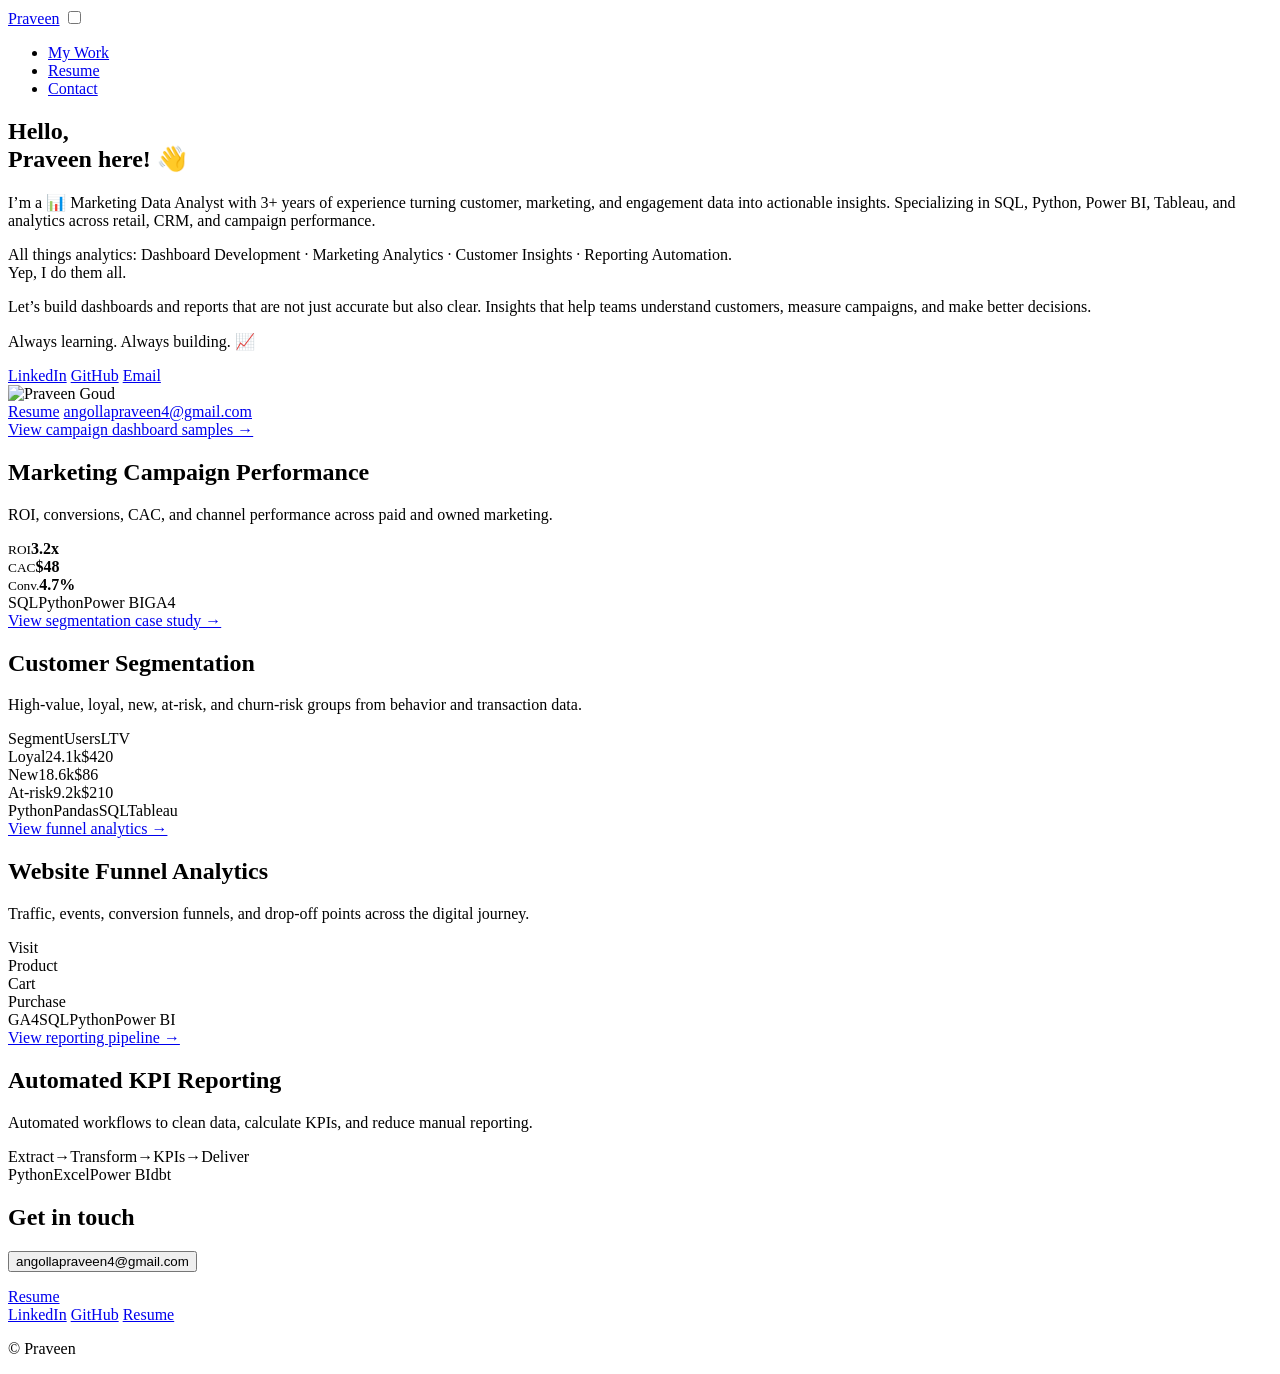
==== index.html @ bfd1b0b2 "Launch portfolio site for GitHub Pages deployment. Co-authored-by: Cursor <cursoragent@cursor.com>" ====
<!DOCTYPE html>
<html lang="en">
<head>
  <meta charset="UTF-8">
  <meta name="viewport" content="width=device-width, initial-scale=1.0">
  <meta name="description" content="Praveen Goud — Marketing Data Analyst. Dashboards, SQL, Python, Power BI, Tableau, and customer analytics.">
  <title>Praveen</title>
  <link rel="preconnect" href="https://fonts.googleapis.com">
  <link rel="preconnect" href="https://fonts.gstatic.com" crossorigin>
  <link href="https://fonts.googleapis.com/css2?family=Inter:wght@400;500;600;700&display=swap" rel="stylesheet">
  <link rel="stylesheet" href="style.css">
</head>
<body>

  <!-- Ambient background glow -->
  <div class="site-bg" aria-hidden="true"></div>

  <!-- NAV -->
  <header class="header" id="top">
    <nav class="header__inner container" aria-label="Main navigation">
      <a href="#top" class="header__name">Praveen</a>

      <input type="checkbox" id="nav-toggle" class="nav-toggle" aria-hidden="true">
      <label for="nav-toggle" class="nav-toggle-btn" aria-label="Open menu">
        <span></span><span></span><span></span>
      </label>

      <ul class="header__nav">
        <li><a href="#work">My Work</a></li>
        <li><a href="assets/resume.pdf" target="_blank" rel="noopener noreferrer">Resume</a></li>
        <li><a href="#contact">Contact</a></li>
      </ul>
    </nav>
  </header>

  <main>

    <!-- HERO -->
    <section class="hero" id="hero">
      <div class="hero__atmosphere" aria-hidden="true"></div>
      <div class="container hero__inner">
        <div class="hero__text reveal">
          <h1 class="hero__title">
            Hello,<br>
            Praveen here! <span class="wave" aria-hidden="true">👋</span>
          </h1>

          <p class="hero__lead">
            I’m a <span class="hero__emoji" aria-hidden="true">📊</span> Marketing Data Analyst with 3+ years of experience turning customer, marketing, and engagement data into actionable insights. Specializing in SQL, Python, Power BI, Tableau, and analytics across retail, CRM, and campaign performance.
          </p>

          <p class="hero__mid">
            All things analytics: Dashboard Development · Marketing Analytics · Customer Insights · Reporting Automation.<br>
            Yep, I do them all.
          </p>

          <p class="hero__close">
            Let’s build dashboards and reports that are not just accurate but also clear. Insights that help teams understand customers, measure campaigns, and make better decisions.
          </p>

          <p class="hero__signoff">Always learning. Always building. <span aria-hidden="true">📈</span></p>

          <div class="hero__social" aria-label="Social links">
            <a href="https://www.linkedin.com/in/angolla-praveengoud/" target="_blank" rel="noopener noreferrer">LinkedIn</a>
            <a href="https://github.com/pangolla" target="_blank" rel="noopener noreferrer">GitHub</a>
            <a href="mailto:angollapraveen4@gmail.com">Email</a>
          </div>
        </div>

        <div class="hero__photo reveal reveal--delay">
          <div class="hero__photo-frame">
            <img
              src="assets/profile.jpg"
              alt="Praveen Goud"
              width="440"
              height="520"
              onerror="this.classList.add('is-missing')"
            >
          </div>
        </div>
      </div>

      <div class="hero__pills container reveal">
        <a href="assets/resume.pdf" class="pill" target="_blank" rel="noopener noreferrer">Resume</a>
        <a href="mailto:angollapraveen4@gmail.com" class="pill">angollapraveen4@gmail.com</a>
      </div>
    </section>

    <!-- MY WORK -->
    <section class="work" id="work">
      <div class="container">

        <article class="project reveal">
          <a href="#" class="project__link-top">View campaign dashboard samples →</a>
          <h2 class="project__title">Marketing Campaign Performance</h2>
          <p class="project__desc">ROI, conversions, CAC, and channel performance across paid and owned marketing.</p>
          <div class="project__visual" aria-hidden="true">
            <div class="dash">
              <div class="dash__top"><span></span><span></span><span></span></div>
              <div class="dash__kpis">
                <div><small>ROI</small><strong>3.2x</strong></div>
                <div><small>CAC</small><strong>$48</strong></div>
                <div><small>Conv.</small><strong>4.7%</strong></div>
              </div>
              <div class="dash__bars">
                <span style="--h:55%"></span><span style="--h:80%"></span><span style="--h:42%"></span>
                <span style="--h:90%"></span><span style="--h:65%"></span><span style="--h:48%"></span>
                <span style="--h:78%"></span><span style="--h:60%"></span>
              </div>
            </div>
          </div>
          <div class="project__tags">
            <span>SQL</span><span>Python</span><span>Power BI</span><span>GA4</span>
          </div>
        </article>

        <article class="project reveal">
          <a href="#" class="project__link-top">View segmentation case study →</a>
          <h2 class="project__title">Customer Segmentation</h2>
          <p class="project__desc">High-value, loyal, new, at-risk, and churn-risk groups from behavior and transaction data.</p>
          <div class="project__visual" aria-hidden="true">
            <div class="dash dash--alt">
              <div class="dash__top"><span></span><span></span><span></span></div>
              <div class="dash__table">
                <div class="dash__row dash__row--head"><span>Segment</span><span>Users</span><span>LTV</span></div>
                <div class="dash__row"><span>Loyal</span><span>24.1k</span><span>$420</span></div>
                <div class="dash__row"><span>New</span><span>18.6k</span><span>$86</span></div>
                <div class="dash__row"><span>At-risk</span><span>9.2k</span><span>$210</span></div>
              </div>
            </div>
          </div>
          <div class="project__tags">
            <span>Python</span><span>Pandas</span><span>SQL</span><span>Tableau</span>
          </div>
        </article>

        <article class="project reveal">
          <a href="#" class="project__link-top">View funnel analytics →</a>
          <h2 class="project__title">Website Funnel Analytics</h2>
          <p class="project__desc">Traffic, events, conversion funnels, and drop-off points across the digital journey.</p>
          <div class="project__visual" aria-hidden="true">
            <div class="dash">
              <div class="dash__top"><span></span><span></span><span></span></div>
              <div class="dash__funnel">
                <div style="--w:100%">Visit</div>
                <div style="--w:72%">Product</div>
                <div style="--w:48%">Cart</div>
                <div style="--w:28%">Purchase</div>
              </div>
            </div>
          </div>
          <div class="project__tags">
            <span>GA4</span><span>SQL</span><span>Python</span><span>Power BI</span>
          </div>
        </article>

        <article class="project reveal">
          <a href="#" class="project__link-top">View reporting pipeline →</a>
          <h2 class="project__title">Automated KPI Reporting</h2>
          <p class="project__desc">Automated workflows to clean data, calculate KPIs, and reduce manual reporting.</p>
          <div class="project__visual" aria-hidden="true">
            <div class="dash dash--accent">
              <div class="dash__top"><span></span><span></span><span></span></div>
              <div class="dash__flow">
                <span>Extract</span><span>→</span><span>Transform</span><span>→</span><span>KPIs</span><span>→</span><span>Deliver</span>
              </div>
            </div>
          </div>
          <div class="project__tags">
            <span>Python</span><span>Excel</span><span>Power BI</span><span>dbt</span>
          </div>
        </article>

      </div>
    </section>

    <!-- CONTACT -->
    <section class="contact" id="contact">
      <div class="container contact__inner reveal">
        <h2 class="contact__title">Get in touch</h2>

        <button type="button" class="contact__email" id="copy-email" data-email="angollapraveen4@gmail.com">
          angollapraveen4@gmail.com
        </button>
        <p class="contact__toast" id="email-toast" role="status" aria-live="polite"></p>

        <a href="assets/resume.pdf" class="contact__resume" target="_blank" rel="noopener noreferrer">Resume</a>

        <div class="contact__social">
          <a href="https://www.linkedin.com/in/angolla-praveengoud/" target="_blank" rel="noopener noreferrer">LinkedIn</a>
          <a href="https://github.com/pangolla" target="_blank" rel="noopener noreferrer">GitHub</a>
          <a href="assets/resume.pdf" target="_blank" rel="noopener noreferrer">Resume</a>
        </div>
      </div>
    </section>

  </main>

  <footer class="footer">
    <div class="container">
      <p>&copy; <span id="year"></span> Praveen</p>
    </div>
  </footer>

  <script src="script.js"></script>
</body>
</html>
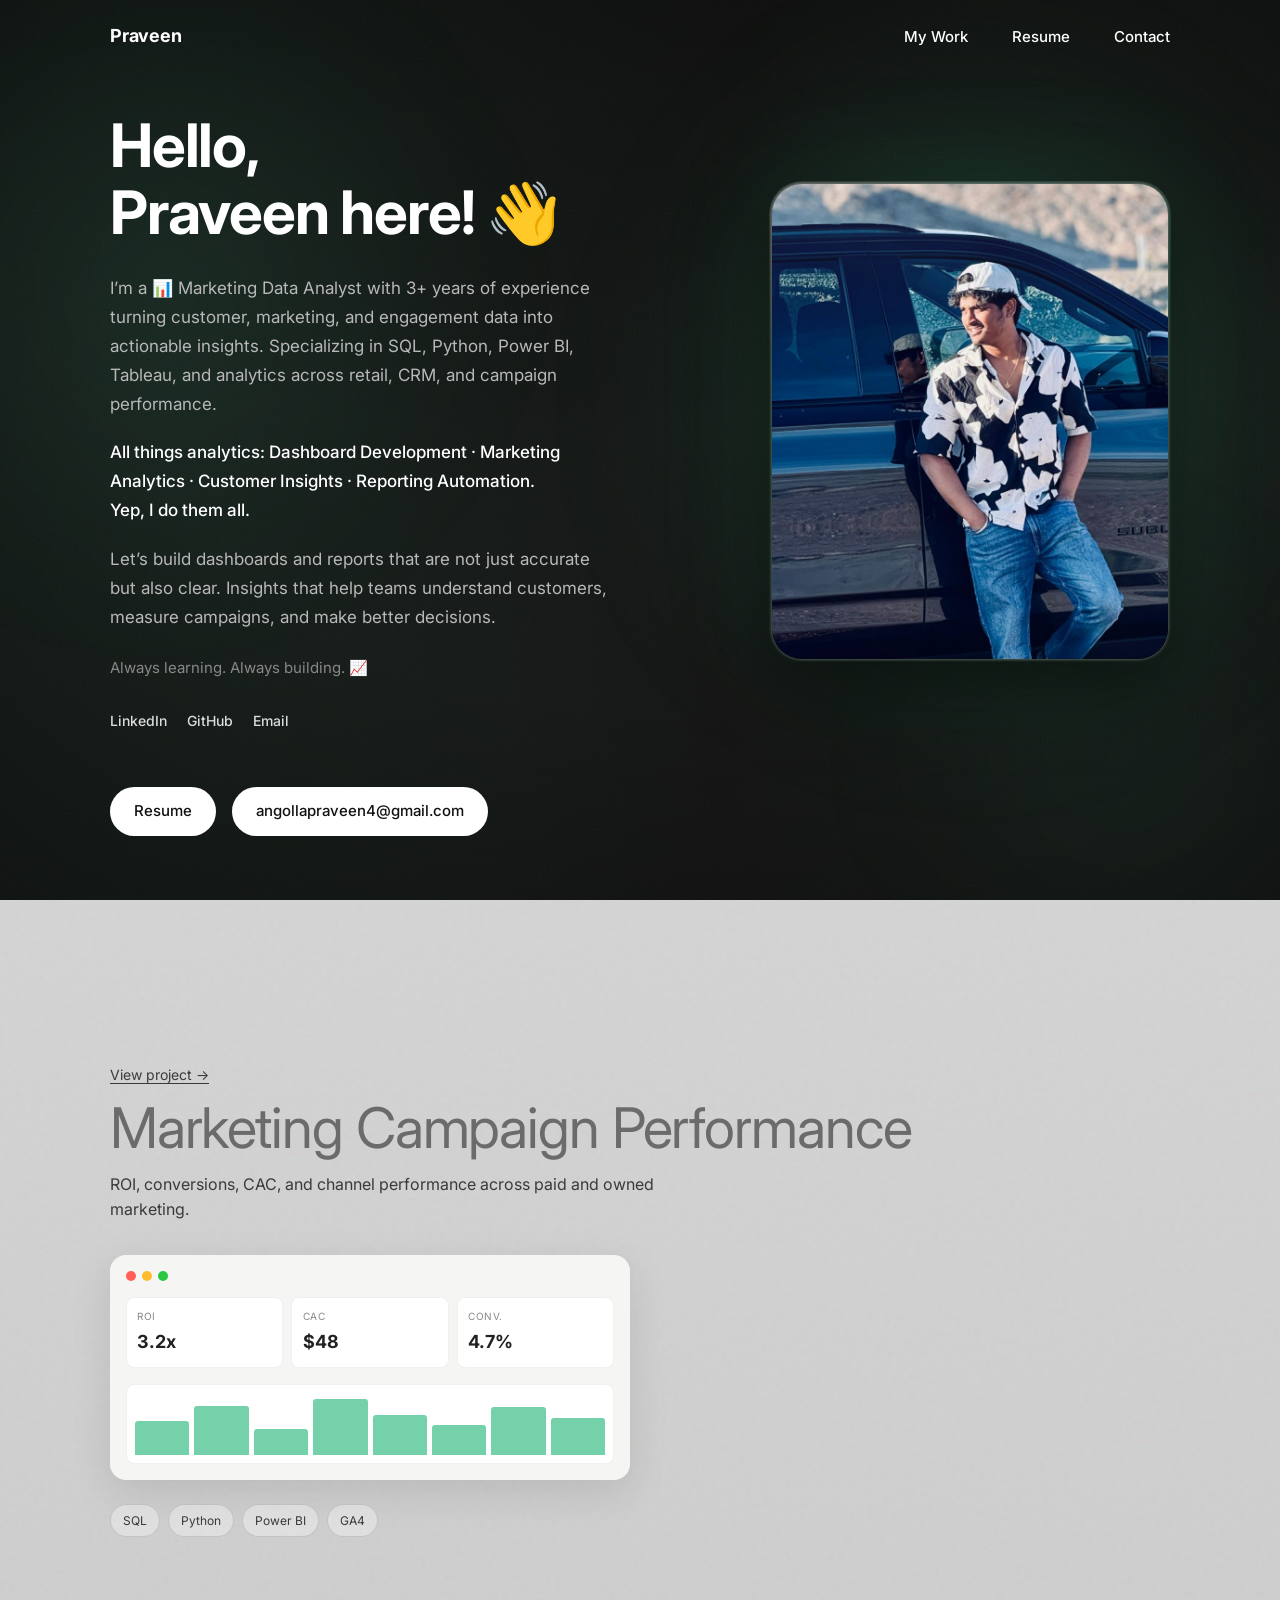
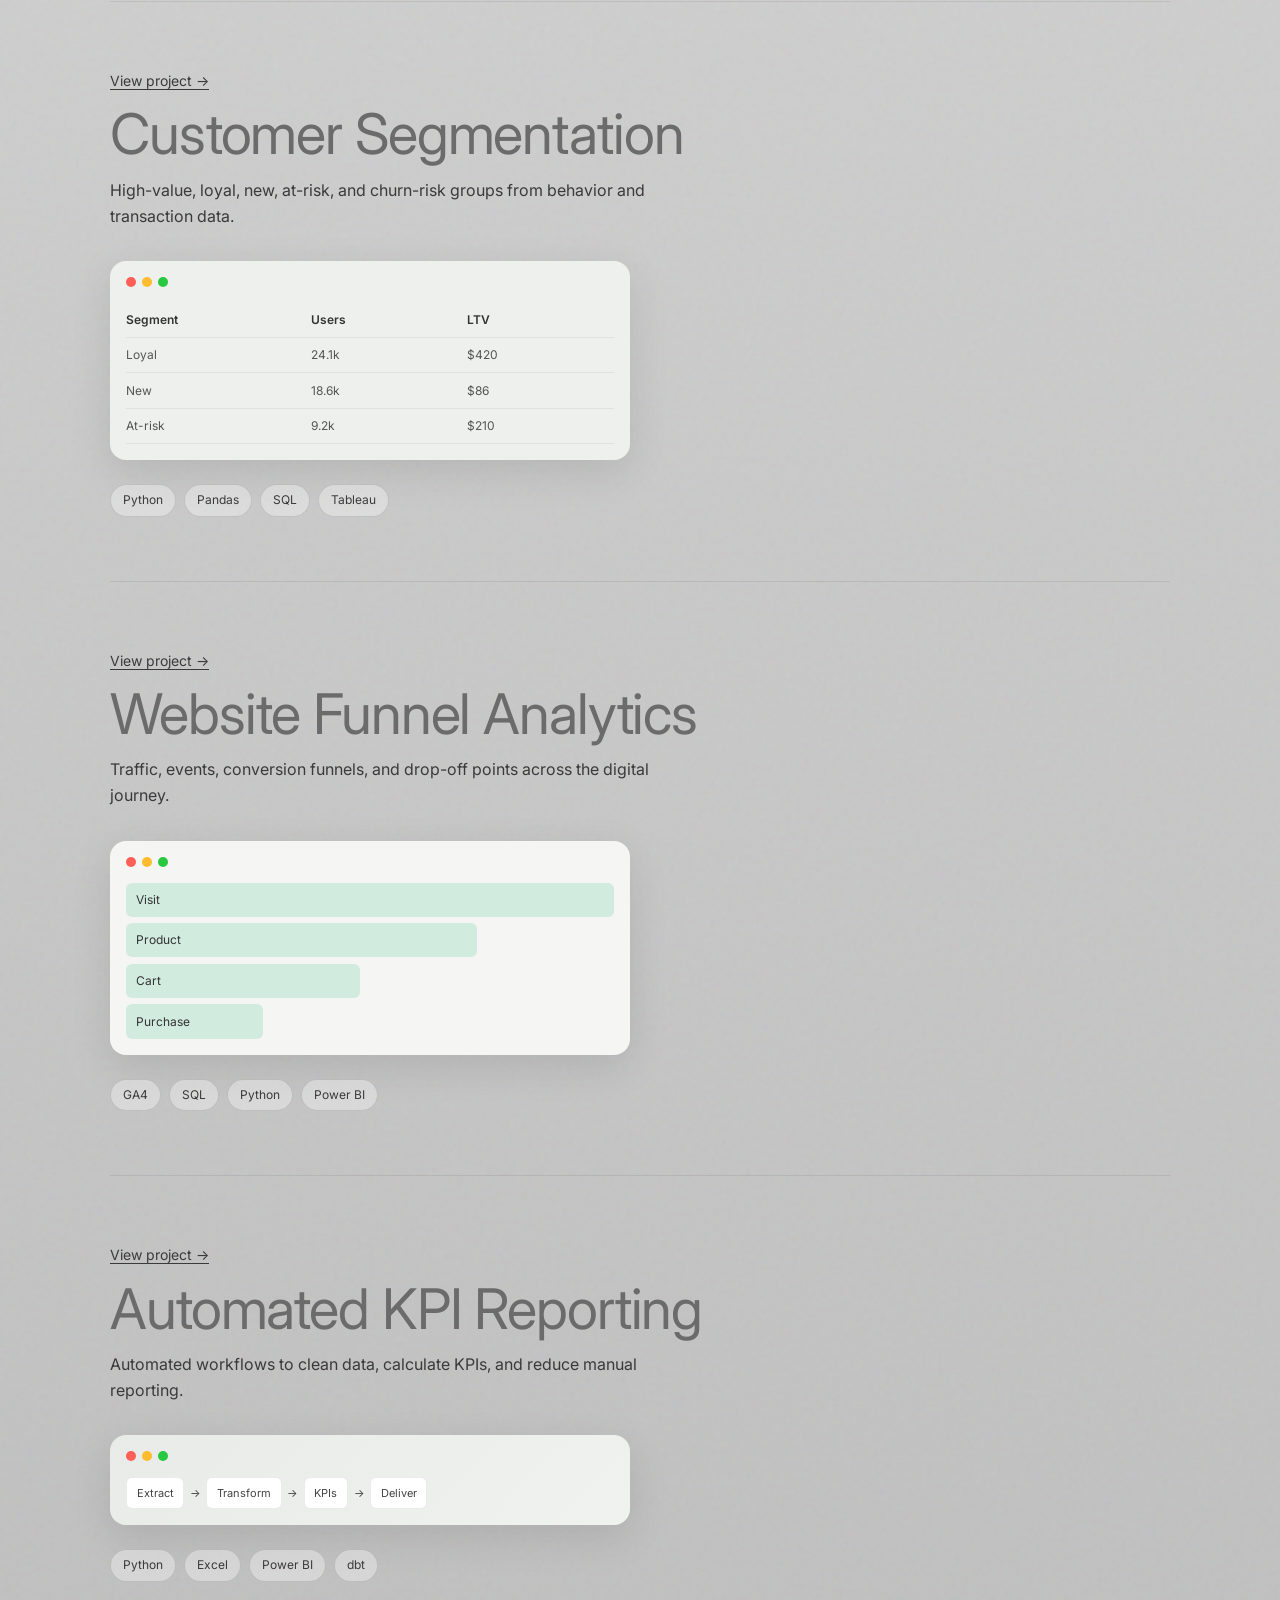
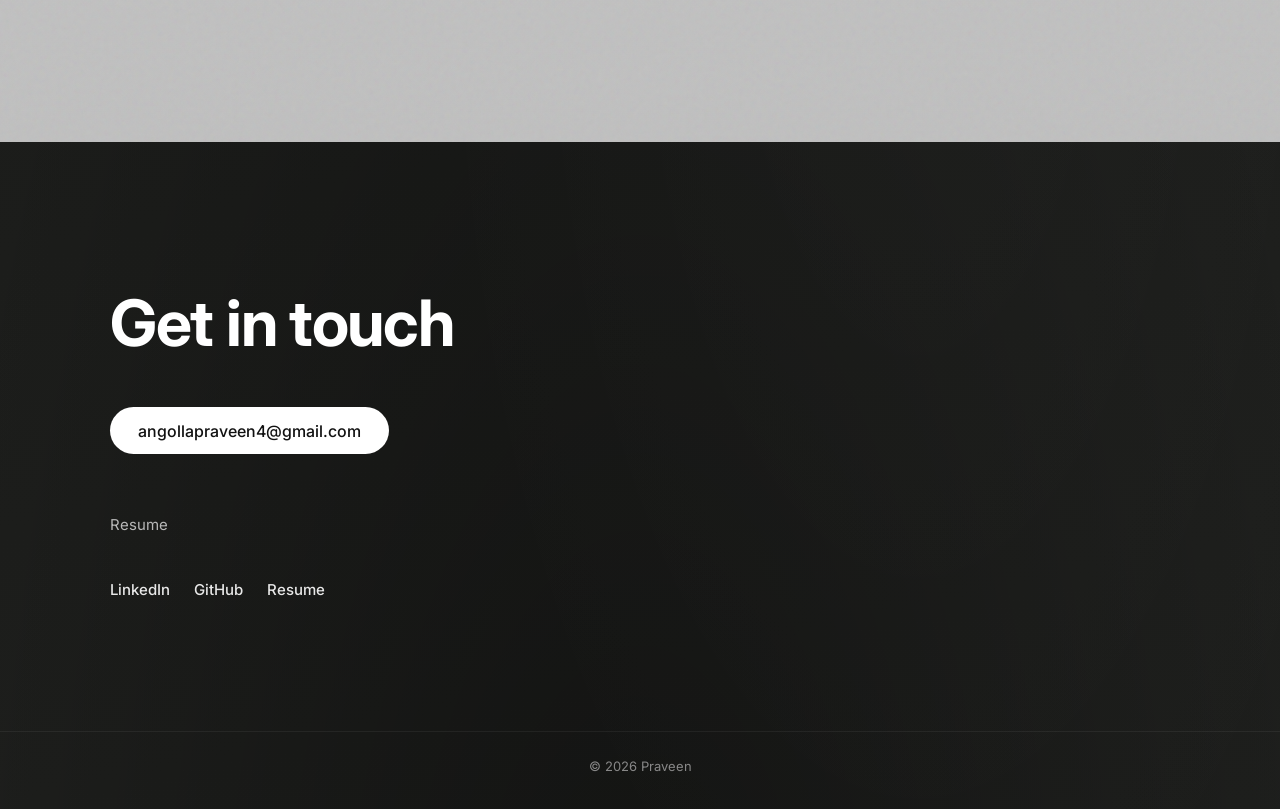
==== commit f745b41d: "Update project links to 'View project'" ====
--- a/index.html
+++ b/index.html
@@ -91,7 +91,7 @@
       <div class="container">
 
         <article class="project reveal">
-          <a href="#" class="project__link-top">View campaign dashboard samples →</a>
+         <a href="#" class="project__link-top">View project →</a>
           <h2 class="project__title">Marketing Campaign Performance</h2>
           <p class="project__desc">ROI, conversions, CAC, and channel performance across paid and owned marketing.</p>
           <div class="project__visual" aria-hidden="true">
@@ -115,7 +115,7 @@
         </article>
 
         <article class="project reveal">
-          <a href="#" class="project__link-top">View segmentation case study →</a>
+          <a href="#" class="project__link-top">View project →</a>
           <h2 class="project__title">Customer Segmentation</h2>
           <p class="project__desc">High-value, loyal, new, at-risk, and churn-risk groups from behavior and transaction data.</p>
           <div class="project__visual" aria-hidden="true">
@@ -135,7 +135,7 @@
         </article>
 
         <article class="project reveal">
-          <a href="#" class="project__link-top">View funnel analytics →</a>
+          <a href="#" class="project__link-top">View project →</a>
           <h2 class="project__title">Website Funnel Analytics</h2>
           <p class="project__desc">Traffic, events, conversion funnels, and drop-off points across the digital journey.</p>
           <div class="project__visual" aria-hidden="true">
@@ -155,7 +155,7 @@
         </article>
 
         <article class="project reveal">
-          <a href="#" class="project__link-top">View reporting pipeline →</a>
+        <a href="#" class="project__link-top">View project →</a>
           <h2 class="project__title">Automated KPI Reporting</h2>
           <p class="project__desc">Automated workflows to clean data, calculate KPIs, and reduce manual reporting.</p>
           <div class="project__visual" aria-hidden="true">
--- a/style.css
+++ b/style.css
@@ -0,0 +1,901 @@
+/* ============================================
+   Tokens
+   ============================================ */
+:root {
+  --bg-deep: #141514;
+  --bg-mid: #171817;
+  --bg-light: #20211f;
+  --bg-accent: #23241f;
+  --charcoal: #161716;
+  --charcoal-2: #181918;
+  --charcoal-3: #1b1c1a;
+  --white: #ffffff;
+  --gray-text: #b8b8b8;
+  --gray-muted: #888888;
+  --work-bg: #c9c9c9;
+  --work-bg-2: #d4d4d4;
+  --work-text: #3a3a3a;
+  --work-title: #6b6b6b;
+  --accent: #46c28e;
+  --glow-teal: rgba(70, 194, 142, 0.06);
+  --glow-teal-soft: rgba(70, 194, 142, 0.04);
+  --font: "Inter", -apple-system, BlinkMacSystemFont, "Segoe UI", sans-serif;
+  --container: 1140px;
+  --header-h: 72px;
+  --radius-photo: 32px;
+  --radius-pill: 999px;
+  --ease: 200ms ease-out;
+}
+
+
+/* ============================================
+   Base
+   ============================================ */
+*,
+*::before,
+*::after {
+  box-sizing: border-box;
+  margin: 0;
+  padding: 0;
+}
+
+html {
+  scroll-behavior: smooth;
+  scroll-padding-top: var(--header-h);
+}
+
+body {
+  font-family: var(--font);
+  font-size: 17px;
+  line-height: 1.65;
+  color: var(--white);
+  background-color: var(--bg-deep);
+  background-image:
+    radial-gradient(ellipse 90% 70% at 12% 8%, rgba(70, 194, 142, 0.07), transparent 52%),
+    radial-gradient(ellipse 70% 55% at 88% 12%, rgba(70, 194, 142, 0.04), transparent 48%),
+    radial-gradient(ellipse 80% 60% at 72% 78%, rgba(255, 255, 255, 0.025), transparent 50%),
+    radial-gradient(ellipse 100% 90% at 50% 110%, rgba(0, 0, 0, 0.42), transparent 58%),
+    linear-gradient(168deg, #121312 0%, #161716 32%, #1a1b19 68%, #1f201e 100%);
+  -webkit-font-smoothing: antialiased;
+  overflow-x: hidden;
+}
+
+/* Scattered micro-dots — irregular, not a grid */
+body::before {
+  content: "";
+  position: fixed;
+  inset: 0;
+  z-index: -3;
+  pointer-events: none;
+  opacity: 0.32;
+  background-image: url("data:image/svg+xml,%3Csvg xmlns='http://www.w3.org/2000/svg' width='520' height='520' viewBox='0 0 520 520'%3E%3Ccircle cx='42' cy='68' r='0.65' fill='%23ffffff' fill-opacity='0.09'/%3E%3Ccircle cx='118' cy='34' r='0.5' fill='%23ffffff' fill-opacity='0.06'/%3E%3Ccircle cx='210' cy='142' r='0.55' fill='%23ffffff' fill-opacity='0.07'/%3E%3Ccircle cx='312' cy='92' r='0.6' fill='%23ffffff' fill-opacity='0.08'/%3E%3Ccircle cx='468' cy='48' r='0.45' fill='%23ffffff' fill-opacity='0.05'/%3E%3Ccircle cx='88' cy='178' r='0.5' fill='%23ffffff' fill-opacity='0.06'/%3E%3Ccircle cx='256' cy='156' r='0.7' fill='%23ffffff' fill-opacity='0.09'/%3E%3Ccircle cx='392' cy='198' r='0.55' fill='%23ffffff' fill-opacity='0.07'/%3E%3Ccircle cx='164' cy='268' r='0.5' fill='%23ffffff' fill-opacity='0.05'/%3E%3Ccircle cx='348' cy='284' r='0.6' fill='%23ffffff' fill-opacity='0.08'/%3E%3Ccircle cx='478' cy='312' r='0.5' fill='%23ffffff' fill-opacity='0.06'/%3E%3Ccircle cx='56' cy='356' r='0.55' fill='%23ffffff' fill-opacity='0.07'/%3E%3Ccircle cx='198' cy='388' r='0.45' fill='%23ffffff' fill-opacity='0.05'/%3E%3Ccircle cx='302' cy='412' r='0.65' fill='%23ffffff' fill-opacity='0.08'/%3E%3Ccircle cx='428' cy='436' r='0.5' fill='%23ffffff' fill-opacity='0.06'/%3E%3Ccircle cx='142' cy='468' r='0.55' fill='%23ffffff' fill-opacity='0.07'/%3E%3Ccircle cx='372' cy='488' r='0.5' fill='%23ffffff' fill-opacity='0.05'/%3E%3C/svg%3E");
+  background-size: 520px 520px;
+  background-position: 0 0;
+  -webkit-mask-image: radial-gradient(ellipse 85% 75% at 50% 42%, black 20%, transparent 78%);
+  mask-image: radial-gradient(ellipse 85% 75% at 50% 42%, black 20%, transparent 78%);
+}
+
+/* Vignette + film grain */
+body::after {
+  content: "";
+  position: fixed;
+  inset: 0;
+  z-index: -2;
+  pointer-events: none;
+  background:
+    url("data:image/svg+xml,%3Csvg viewBox='0 0 512 512' xmlns='http://www.w3.org/2000/svg'%3E%3Cfilter id='n'%3E%3CfeTurbulence type='fractalNoise' baseFrequency='0.75' numOctaves='3' stitchTiles='stitch'/%3E%3C/filter%3E%3Crect width='100%25' height='100%25' filter='url(%23n)' opacity='0.028'/%3E%3C/svg%3E"),
+    radial-gradient(ellipse 88% 78% at 50% 44%, transparent 42%, rgba(0, 0, 0, 0.38) 100%),
+    radial-gradient(ellipse 120% 100% at 50% 0%, rgba(0, 0, 0, 0.18), transparent 55%);
+}
+
+img {
+  display: block;
+  max-width: 100%;
+  height: auto;
+}
+
+a {
+  color: inherit;
+  text-decoration: none;
+}
+
+button {
+  font-family: inherit;
+  cursor: pointer;
+  border: none;
+  background: none;
+}
+
+ul {
+  list-style: none;
+}
+
+:focus-visible {
+  outline: 2px solid var(--accent);
+  outline-offset: 3px;
+}
+
+.container {
+  width: 100%;
+  max-width: var(--container);
+  margin-inline: auto;
+  padding-inline: clamp(1.25rem, 4vw, 2.5rem);
+}
+
+
+/* ============================================
+   Ambient glow layer (no grid lines)
+   ============================================ */
+.site-bg {
+  position: fixed;
+  inset: 0;
+  z-index: -1;
+  pointer-events: none;
+  overflow: hidden;
+  background: transparent;
+}
+
+.site-bg::before {
+  content: "";
+  position: absolute;
+  width: 640px;
+  height: 640px;
+  top: -4%;
+  left: -12%;
+  border-radius: 50%;
+  background: radial-gradient(circle, rgba(70, 194, 142, 0.09) 0%, rgba(70, 194, 142, 0.03) 42%, transparent 72%);
+  filter: blur(80px);
+}
+
+.site-bg::after {
+  content: "";
+  position: absolute;
+  width: 520px;
+  height: 520px;
+  top: 55%;
+  right: -8%;
+  border-radius: 50%;
+  background: radial-gradient(circle, rgba(70, 194, 142, 0.05) 0%, transparent 68%);
+  filter: blur(72px);
+}
+
+
+/* ============================================
+   Hero atmosphere
+   ============================================ */
+.hero__atmosphere {
+  position: absolute;
+  inset: 0;
+  pointer-events: none;
+  z-index: 0;
+  overflow: hidden;
+}
+
+.hero__atmosphere::before {
+  content: "";
+  position: absolute;
+  width: 480px;
+  height: 480px;
+  top: 14%;
+  right: 4%;
+  border-radius: 50%;
+  background: radial-gradient(circle, rgba(70, 194, 142, 0.11) 0%, rgba(70, 194, 142, 0.03) 45%, transparent 72%);
+  filter: blur(72px);
+}
+
+.hero__atmosphere::after {
+  content: "";
+  position: absolute;
+  width: 280px;
+  height: 280px;
+  top: 28%;
+  right: 18%;
+  border-radius: 50%;
+  background: radial-gradient(circle, rgba(255, 255, 255, 0.035) 0%, transparent 70%);
+  filter: blur(48px);
+}
+
+
+/* ============================================
+   Scroll reveal
+   ============================================ */
+.reveal {
+  opacity: 0;
+  transform: translateY(16px);
+  transition: opacity 0.7s ease-out, transform 0.7s ease-out;
+}
+
+.reveal.is-visible {
+  opacity: 1;
+  transform: translateY(0);
+}
+
+.reveal--delay {
+  transition-delay: 0.15s;
+}
+
+
+/* ============================================
+   Header
+   ============================================ */
+.header {
+  position: fixed;
+  top: 0;
+  left: 0;
+  right: 0;
+  z-index: 100;
+  height: var(--header-h);
+}
+
+.header__inner {
+  display: flex;
+  align-items: center;
+  justify-content: space-between;
+  height: 100%;
+}
+
+.header__name {
+  font-size: 1.125rem;
+  font-weight: 700;
+  color: var(--white);
+  letter-spacing: -0.01em;
+}
+
+.header__nav {
+  display: flex;
+  gap: clamp(1.5rem, 4vw, 2.75rem);
+}
+
+.header__nav a {
+  font-size: 0.9375rem;
+  font-weight: 500;
+  color: var(--white);
+  transition: opacity var(--ease);
+}
+
+.header__nav a:hover {
+  opacity: 0.7;
+}
+
+.nav-toggle {
+  display: none;
+}
+
+.nav-toggle-btn {
+  display: none;
+}
+
+
+/* ============================================
+   Hero
+   ============================================ */
+.hero {
+  position: relative;
+  z-index: 1;
+  min-height: 100svh;
+  padding-top: calc(var(--header-h) + 2rem);
+  padding-bottom: 3rem;
+  display: flex;
+  flex-direction: column;
+  overflow: hidden;
+}
+
+.hero__inner {
+  position: relative;
+  z-index: 1;
+  display: grid;
+  grid-template-columns: 1fr 1fr;
+  gap: clamp(2rem, 5vw, 4rem);
+  align-items: center;
+  flex: 1;
+}
+
+.hero__title {
+  font-size: clamp(2.25rem, 5.5vw, 3.75rem);
+  font-weight: 700;
+  line-height: 1.12;
+  letter-spacing: -0.02em;
+  margin-bottom: 1.75rem;
+}
+
+.wave {
+  display: inline-block;
+  transform-origin: 70% 70%;
+  animation: wave-hand 2.5s ease-in-out infinite;
+}
+
+@keyframes wave-hand {
+  0%, 100% { transform: rotate(0deg); }
+  20% { transform: rotate(16deg); }
+  40% { transform: rotate(-8deg); }
+  60% { transform: rotate(12deg); }
+  80% { transform: rotate(0deg); }
+}
+
+.hero__lead,
+.hero__mid,
+.hero__close {
+  color: var(--gray-text);
+  margin-bottom: 1.25rem;
+  max-width: 520px;
+  font-size: clamp(0.9375rem, 1.5vw, 1.0625rem);
+  line-height: 1.7;
+}
+
+.hero__mid {
+  color: var(--white);
+  font-weight: 500;
+}
+
+.hero__close {
+  margin-bottom: 1.5rem;
+}
+
+.hero__signoff {
+  font-size: 0.9375rem;
+  color: var(--gray-muted);
+  margin-bottom: 1.75rem;
+}
+
+.hero__social {
+  display: flex;
+  flex-wrap: wrap;
+  gap: 1.25rem;
+}
+
+.hero__social a {
+  font-size: 0.875rem;
+  font-weight: 500;
+  color: var(--white);
+  opacity: 0.85;
+  transition: opacity var(--ease);
+}
+
+.hero__social a:hover {
+  opacity: 1;
+}
+
+.hero__photo {
+  position: relative;
+  z-index: 1;
+  justify-self: end;
+  width: 100%;
+  max-width: 400px;
+}
+
+.hero__photo-frame {
+  position: relative;
+  border-radius: var(--radius-photo);
+  padding: 1px;
+  background: linear-gradient(
+    155deg,
+    rgba(255, 255, 255, 0.18) 0%,
+    rgba(70, 194, 142, 0.14) 38%,
+    rgba(255, 255, 255, 0.05) 100%
+  );
+  box-shadow:
+    0 28px 72px rgba(0, 0, 0, 0.55),
+    0 0 0 1px rgba(255, 255, 255, 0.06),
+    0 0 120px rgba(70, 194, 142, 0.12);
+  transition: transform var(--ease), box-shadow var(--ease);
+}
+
+.hero__photo-frame::before {
+  content: "";
+  position: absolute;
+  inset: -35%;
+  z-index: -1;
+  border-radius: 50%;
+  background:
+    radial-gradient(circle at 50% 45%, rgba(70, 194, 142, 0.2) 0%, rgba(70, 194, 142, 0.06) 38%, transparent 72%);
+  filter: blur(56px);
+  pointer-events: none;
+}
+
+.hero__photo-frame::after {
+  content: "";
+  position: absolute;
+  inset: -1px;
+  border-radius: calc(var(--radius-photo) + 1px);
+  background: linear-gradient(180deg, rgba(255, 255, 255, 0.08) 0%, transparent 35%);
+  pointer-events: none;
+}
+
+.hero__photo-frame:hover {
+  transform: translateY(-4px);
+  box-shadow:
+    0 36px 88px rgba(0, 0, 0, 0.58),
+    0 0 0 1px rgba(255, 255, 255, 0.08),
+    0 0 140px rgba(70, 194, 142, 0.16);
+}
+
+.hero__photo-frame img {
+  display: block;
+  width: 100%;
+  aspect-ratio: 5 / 6;
+  object-fit: cover;
+  object-position: 18% 38%;
+  border-radius: calc(var(--radius-photo) - 1px);
+  border: 1px solid rgba(255, 255, 255, 0.1);
+  box-shadow: inset 0 0 48px rgba(0, 0, 0, 0.22);
+}
+
+.hero__photo-frame img.is-missing {
+  background: var(--charcoal-3);
+  min-height: 400px;
+}
+
+.hero__pills {
+  position: relative;
+  z-index: 1;
+  display: flex;
+  flex-wrap: wrap;
+  gap: 1rem;
+  margin-top: 3rem;
+  padding-bottom: 1rem;
+}
+
+.pill {
+  display: inline-flex;
+  align-items: center;
+  padding: 0.75rem 1.5rem;
+  background: var(--white);
+  color: #111;
+  font-size: 0.9375rem;
+  font-weight: 500;
+  border-radius: var(--radius-pill);
+  transition: transform var(--ease), box-shadow var(--ease);
+}
+
+.pill:hover {
+  transform: translateY(-3px);
+  box-shadow: 0 8px 24px rgba(0, 0, 0, 0.25);
+}
+
+
+/* ============================================
+   Work — light textured section
+   ============================================ */
+.work {
+  position: relative;
+  z-index: 1;
+  background-color: var(--work-bg);
+  background-image:
+    url("data:image/svg+xml,%3Csvg viewBox='0 0 256 256' xmlns='http://www.w3.org/2000/svg'%3E%3Cfilter id='n'%3E%3CfeTurbulence type='fractalNoise' baseFrequency='0.85' numOctaves='4' stitchTiles='stitch'/%3E%3C/filter%3E%3Crect width='100%25' height='100%25' filter='url(%23n)' opacity='0.06'/%3E%3C/svg%3E"),
+    linear-gradient(180deg, var(--work-bg-2) 0%, var(--work-bg) 50%, #bfbfbf 100%);
+  padding: clamp(4rem, 8vw, 6rem) 0;
+  color: var(--work-text);
+}
+
+.project {
+  padding: clamp(2.5rem, 5vw, 4rem) 0;
+  border-bottom: 1px solid rgba(0, 0, 0, 0.08);
+  transition: transform var(--ease);
+}
+
+.project:last-child {
+  border-bottom: none;
+}
+
+.project:hover {
+  transform: translateY(-2px);
+}
+
+.project__link-top {
+  display: inline-block;
+  font-size: 0.875rem;
+  color: var(--work-text);
+  text-decoration: underline;
+  text-underline-offset: 3px;
+  margin-bottom: 0.75rem;
+  transition: color var(--ease);
+}
+
+.project__link-top:hover {
+  color: #111;
+}
+
+.project__title {
+  font-size: clamp(2rem, 5vw, 3.5rem);
+  font-weight: 400;
+  color: var(--work-title);
+  letter-spacing: -0.02em;
+  line-height: 1.1;
+  margin-bottom: 0.75rem;
+}
+
+.project__desc {
+  font-size: 1rem;
+  color: var(--work-text);
+  max-width: 560px;
+  margin-bottom: 2rem;
+  line-height: 1.6;
+}
+
+.project__visual {
+  margin-bottom: 1.5rem;
+}
+
+.project__tags {
+  display: flex;
+  flex-wrap: wrap;
+  gap: 0.5rem;
+}
+
+.project__tags span {
+  font-size: 0.75rem;
+  padding: 0.35rem 0.75rem;
+  border: 1px solid rgba(0, 0, 0, 0.12);
+  border-radius: var(--radius-pill);
+  color: var(--work-text);
+  background: rgba(255, 255, 255, 0.35);
+}
+
+
+/* Dashboard mockups */
+.dash {
+  background: #f5f5f3;
+  border-radius: 16px;
+  padding: 1rem;
+  max-width: 520px;
+  box-shadow: 0 12px 40px rgba(0, 0, 0, 0.1);
+  transition: box-shadow var(--ease), transform var(--ease);
+}
+
+.project:hover .dash {
+  box-shadow: 0 20px 50px rgba(0, 0, 0, 0.14);
+  transform: translateY(-4px);
+}
+
+.dash--alt {
+  background: #eef0ee;
+}
+
+.dash--accent {
+  background: linear-gradient(135deg, #e8ebe8 0%, #f0f2ef 100%);
+}
+
+.dash__top {
+  display: flex;
+  gap: 6px;
+  margin-bottom: 1rem;
+}
+
+.dash__top span {
+  width: 10px;
+  height: 10px;
+  border-radius: 50%;
+  background: #ddd;
+}
+
+.dash__top span:nth-child(1) { background: #ff5f57; }
+.dash__top span:nth-child(2) { background: #febc2e; }
+.dash__top span:nth-child(3) { background: #28c840; }
+
+.dash__kpis {
+  display: grid;
+  grid-template-columns: repeat(3, 1fr);
+  gap: 0.5rem;
+  margin-bottom: 1rem;
+}
+
+.dash__kpis div {
+  background: #fff;
+  border-radius: 8px;
+  padding: 0.65rem;
+  border: 1px solid rgba(0, 0, 0, 0.06);
+}
+
+.dash__kpis small {
+  display: block;
+  font-size: 0.625rem;
+  text-transform: uppercase;
+  letter-spacing: 0.05em;
+  color: #888;
+  margin-bottom: 0.15rem;
+}
+
+.dash__kpis strong {
+  font-size: 1.125rem;
+  color: #222;
+}
+
+.dash__bars {
+  display: flex;
+  align-items: flex-end;
+  gap: 5px;
+  height: 80px;
+  padding: 0.5rem;
+  background: #fff;
+  border-radius: 8px;
+  border: 1px solid rgba(0, 0, 0, 0.06);
+}
+
+.dash__bars span {
+  flex: 1;
+  height: var(--h);
+  background: var(--accent);
+  border-radius: 3px 3px 0 0;
+  opacity: 0.75;
+  min-height: 10px;
+}
+
+.dash__table {
+  font-size: 0.75rem;
+}
+
+.dash__row {
+  display: grid;
+  grid-template-columns: 1.2fr 1fr 1fr;
+  gap: 0.5rem;
+  padding: 0.45rem 0;
+  border-bottom: 1px solid rgba(0, 0, 0, 0.06);
+  color: #555;
+}
+
+.dash__row--head {
+  font-weight: 600;
+  color: #333;
+}
+
+.dash__funnel {
+  display: flex;
+  flex-direction: column;
+  gap: 0.4rem;
+}
+
+.dash__funnel div {
+  width: var(--w);
+  padding: 0.45rem 0.65rem;
+  background: rgba(70, 194, 142, 0.2);
+  border-radius: 6px;
+  font-size: 0.75rem;
+  color: #333;
+}
+
+.dash__flow {
+  display: flex;
+  flex-wrap: wrap;
+  align-items: center;
+  gap: 0.35rem;
+  font-size: 0.6875rem;
+  color: #444;
+}
+
+.dash__flow span:nth-child(odd) {
+  padding: 0.35rem 0.6rem;
+  background: #fff;
+  border-radius: 6px;
+  border: 1px solid rgba(0, 0, 0, 0.08);
+}
+
+
+/* ============================================
+   Contact
+   ============================================ */
+.contact {
+  position: relative;
+  z-index: 1;
+  padding: clamp(5rem, 10vw, 8rem) 0;
+  min-height: 60vh;
+  display: flex;
+  align-items: center;
+  overflow: hidden;
+}
+
+.contact__inner {
+  position: relative;
+  z-index: 1;
+  width: 100%;
+}
+
+.contact__title {
+  font-size: clamp(2.5rem, 6vw, 4rem);
+  font-weight: 700;
+  letter-spacing: -0.02em;
+  margin-bottom: 2rem;
+}
+
+.contact__email {
+  display: inline-block;
+  padding: 0.85rem 1.75rem;
+  background: var(--white);
+  color: #111;
+  font-size: 1rem;
+  font-weight: 500;
+  border-radius: var(--radius-pill);
+  margin-bottom: 0.75rem;
+  transition: transform var(--ease), box-shadow var(--ease);
+}
+
+.contact__email:hover {
+  transform: translateY(-3px);
+  box-shadow: 0 8px 24px rgba(0, 0, 0, 0.3);
+}
+
+.contact__toast {
+  font-size: 0.8125rem;
+  color: var(--accent);
+  min-height: 1.25rem;
+  margin-bottom: 1.5rem;
+  opacity: 0;
+  transition: opacity 0.3s ease;
+}
+
+.contact__toast.is-visible {
+  opacity: 1;
+}
+
+.contact__resume {
+  display: inline-flex;
+  align-items: center;
+  gap: 0.35rem;
+  font-size: 0.9375rem;
+  color: var(--gray-text);
+  margin-bottom: 2.5rem;
+  transition: color var(--ease);
+}
+
+.contact__resume:hover {
+  color: var(--white);
+}
+
+.contact__social {
+  display: flex;
+  flex-wrap: wrap;
+  gap: 1.5rem;
+}
+
+.contact__social a {
+  font-size: 0.9375rem;
+  font-weight: 500;
+  color: var(--white);
+  opacity: 0.9;
+  transition: opacity var(--ease);
+}
+
+.contact__social a:hover {
+  opacity: 0.65;
+}
+
+
+/* ============================================
+   Footer
+   ============================================ */
+.footer {
+  position: relative;
+  z-index: 1;
+  padding: 1.5rem 0 2rem;
+  background: transparent;
+  border-top: 1px solid rgba(255, 255, 255, 0.06);
+}
+
+.footer p {
+  font-size: 0.8125rem;
+  color: var(--gray-muted);
+  text-align: center;
+}
+
+
+/* ============================================
+   Header on light section
+   ============================================ */
+.header.on-light .header__name,
+.header.on-light .header__nav a {
+  color: #111;
+}
+
+
+/* ============================================
+   Responsive
+   ============================================ */
+@media (max-width: 900px) {
+  .hero__inner {
+    grid-template-columns: 1fr;
+    text-align: left;
+  }
+
+  .hero__photo {
+    justify-self: center;
+    order: -1;
+    max-width: 300px;
+  }
+
+  .hero__lead,
+  .hero__mid,
+  .hero__close {
+    max-width: none;
+  }
+}
+
+@media (max-width: 640px) {
+  :root {
+    --header-h: 64px;
+  }
+
+  .nav-toggle-btn {
+    display: flex;
+    flex-direction: column;
+    justify-content: center;
+    gap: 5px;
+    width: 40px;
+    height: 40px;
+    cursor: pointer;
+    z-index: 110;
+  }
+
+  .nav-toggle-btn span {
+    display: block;
+    width: 22px;
+    height: 2px;
+    background: var(--white);
+    border-radius: 2px;
+    transition: transform var(--ease), opacity var(--ease);
+  }
+
+  .header.on-light .nav-toggle-btn span {
+    background: #111;
+  }
+
+  .header__nav {
+    position: fixed;
+    top: var(--header-h);
+    left: 0;
+    right: 0;
+    flex-direction: column;
+    gap: 0;
+    padding: 1rem 1.5rem;
+    background: rgba(22, 23, 22, 0.97);
+    backdrop-filter: blur(12px);
+    transform: translateY(-120%);
+    opacity: 0;
+    visibility: hidden;
+    pointer-events: none;
+    transition: transform var(--ease), opacity var(--ease), visibility var(--ease);
+  }
+
+  .header.on-light .header__nav {
+    background: rgba(212, 212, 212, 0.97);
+  }
+
+  .header__nav li {
+    border-bottom: 1px solid rgba(255, 255, 255, 0.08);
+  }
+
+  .header.on-light .header__nav li {
+    border-color: rgba(0, 0, 0, 0.08);
+  }
+
+  .header__nav a {
+    display: block;
+    padding: 0.875rem 0;
+  }
+
+  .nav-toggle:checked ~ .header__nav {
+    transform: translateY(0);
+    opacity: 1;
+    visibility: visible;
+    pointer-events: auto;
+  }
+
+  .nav-toggle:checked + .nav-toggle-btn span:nth-child(1) {
+    transform: translateY(7px) rotate(45deg);
+  }
+
+  .nav-toggle:checked + .nav-toggle-btn span:nth-child(2) {
+    opacity: 0;
+  }
+
+  .nav-toggle:checked + .nav-toggle-btn span:nth-child(3) {
+    transform: translateY(-7px) rotate(-45deg);
+  }
+
+  .hero__pills {
+    flex-direction: column;
+    align-items: flex-start;
+  }
+
+  .dash__kpis {
+    grid-template-columns: 1fr;
+  }
+}
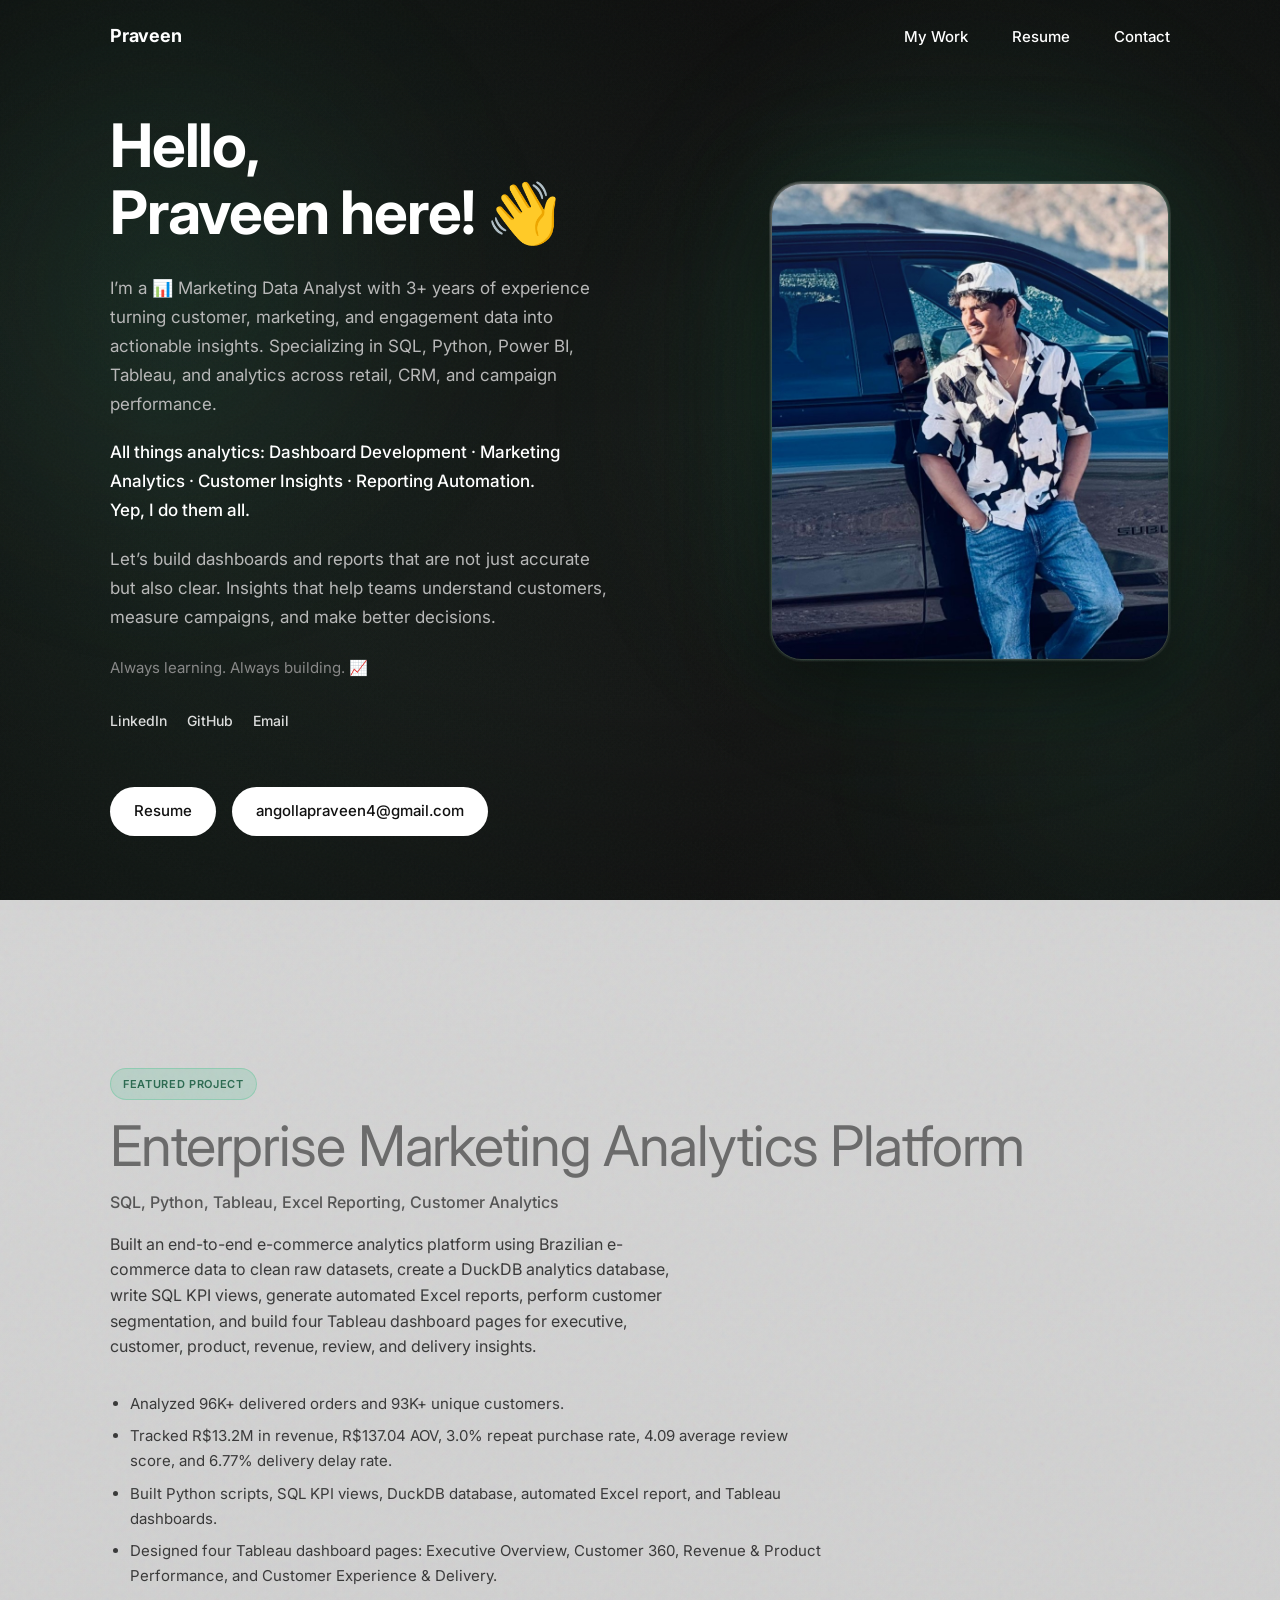
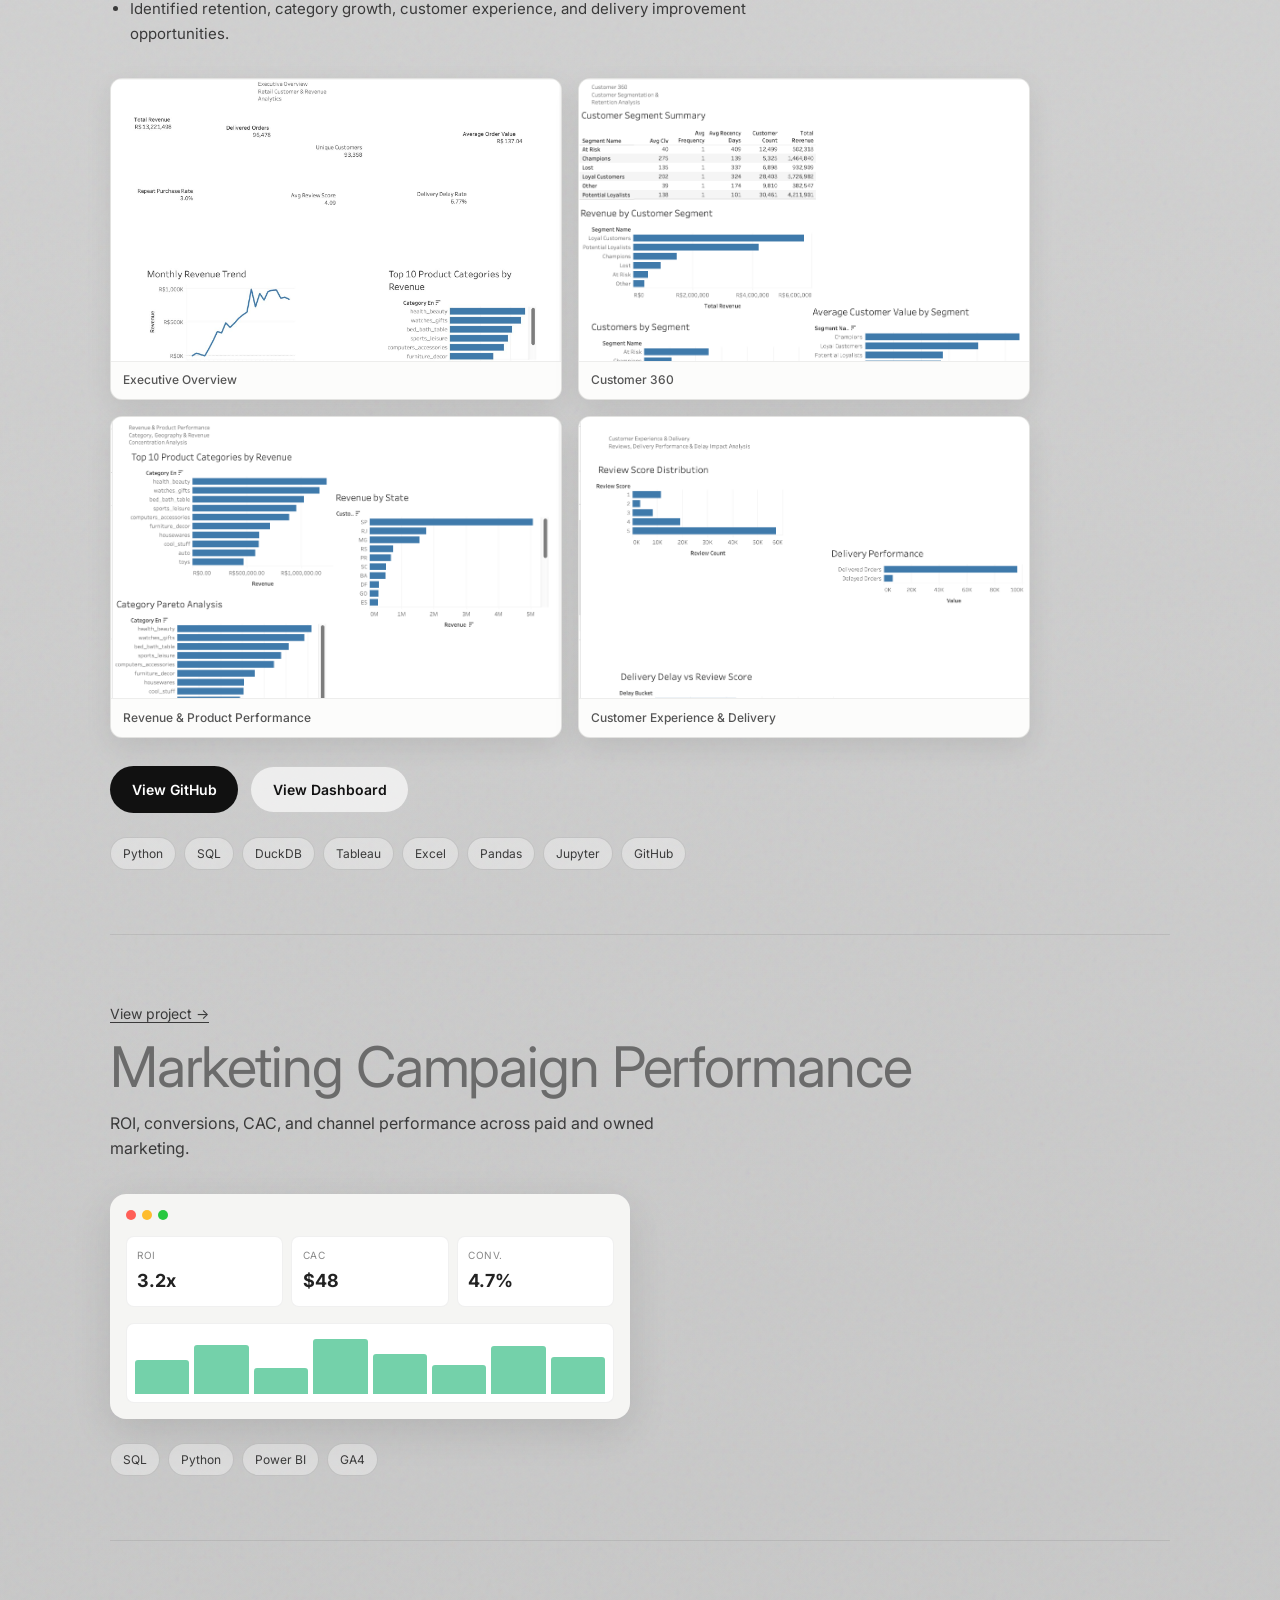
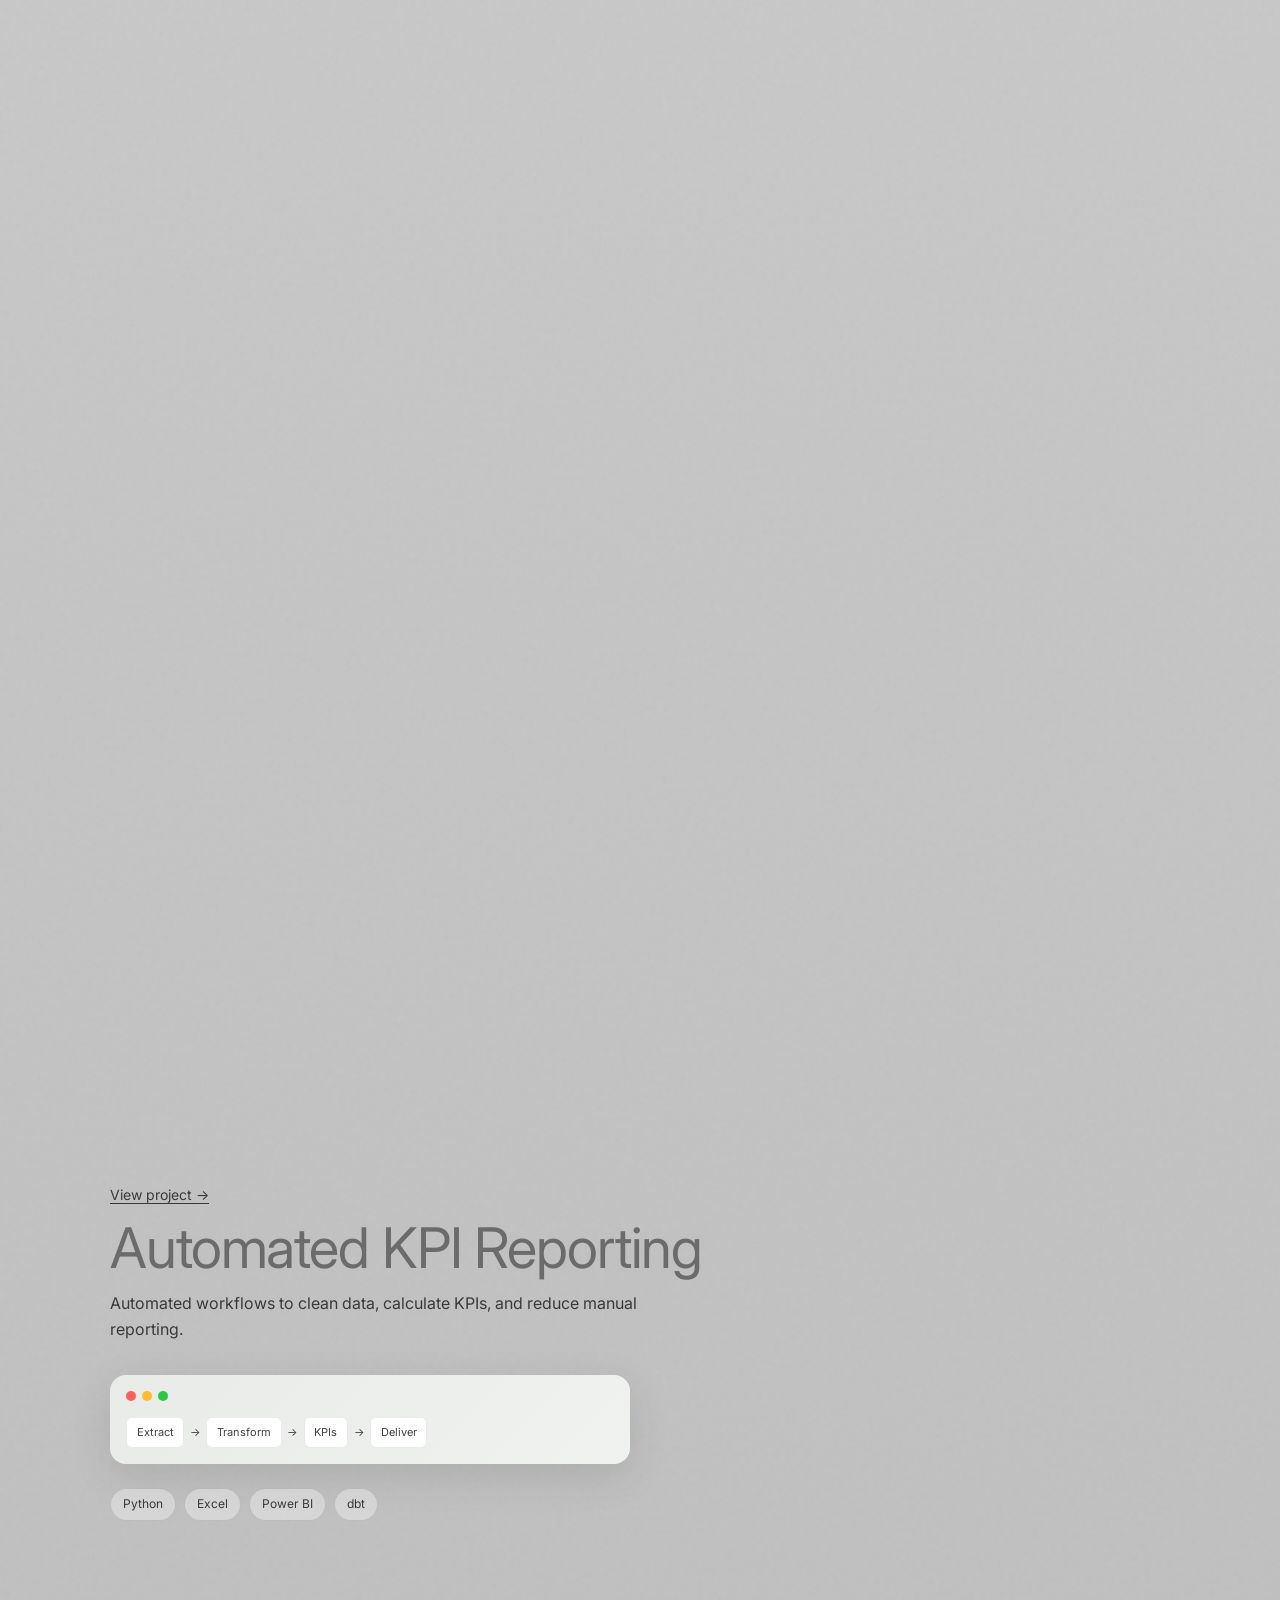
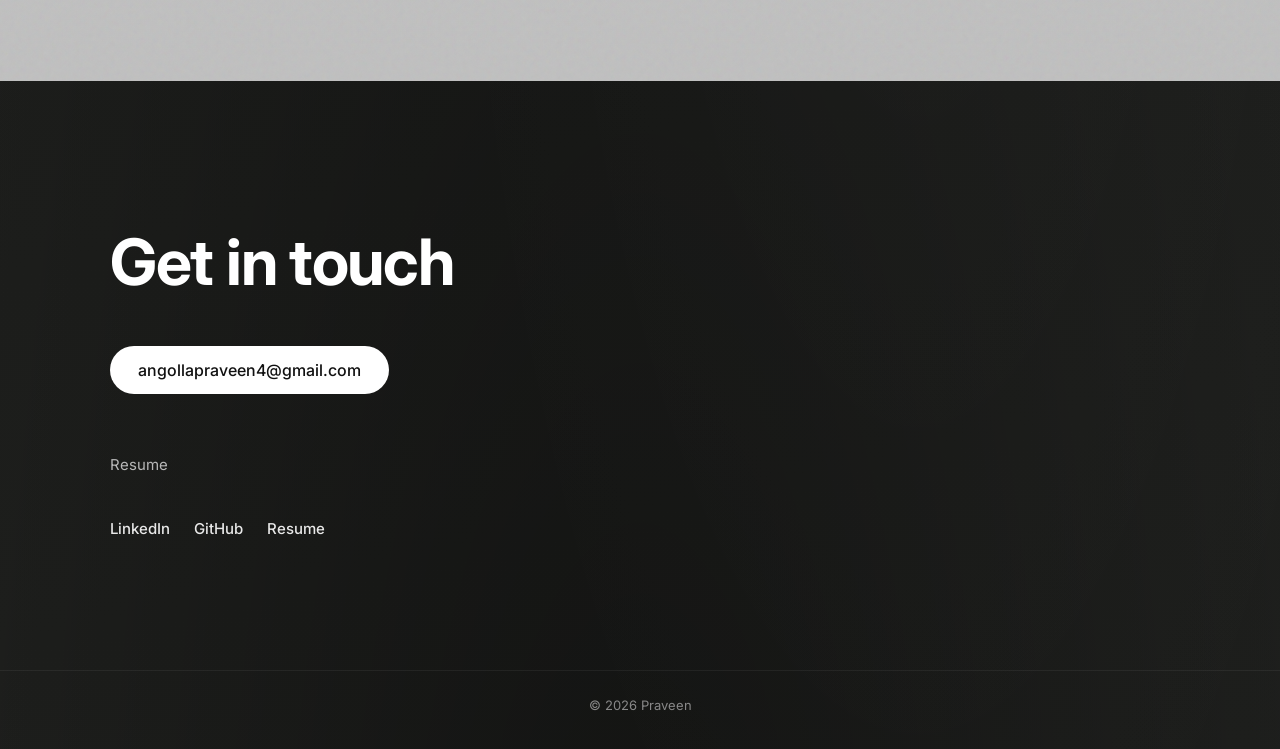
==== commit f4b6d0ee: "Add Enterprise Marketing Analytics Platform featured project card" ====
--- a/index.html
+++ b/index.html
@@ -90,8 +90,51 @@
     <section class="work" id="work">
       <div class="container">
 
-        <article class="project reveal">
-         <a href="#" class="project__link-top">View project →</a>
+        <article class="project project--featured reveal">
+          <span class="project__badge">Featured project</span>
+          <h2 class="project__title">Enterprise Marketing Analytics Platform</h2>
+          <p class="project__subtitle">SQL, Python, Tableau, Excel Reporting, Customer Analytics</p>
+          <p class="project__desc">Built an end-to-end e-commerce analytics platform using Brazilian e-commerce data to clean raw datasets, create a DuckDB analytics database, write SQL KPI views, generate automated Excel reports, perform customer segmentation, and build four Tableau dashboard pages for executive, customer, product, revenue, review, and delivery insights.</p>
+
+          <ul class="project__highlights">
+            <li>Analyzed 96K+ delivered orders and 93K+ unique customers.</li>
+            <li>Tracked R$13.2M in revenue, R$137.04 AOV, 3.0% repeat purchase rate, 4.09 average review score, and 6.77% delivery delay rate.</li>
+            <li>Built Python scripts, SQL KPI views, DuckDB database, automated Excel report, and Tableau dashboards.</li>
+            <li>Designed four Tableau dashboard pages: Executive Overview, Customer 360, Revenue &amp; Product Performance, and Customer Experience &amp; Delivery.</li>
+            <li>Identified retention, category growth, customer experience, and delivery improvement opportunities.</li>
+          </ul>
+
+          <div class="project__screenshots" aria-label="Tableau dashboard screenshots">
+            <figure class="project__shot">
+              <img src="assets/projects/enterprise-marketing-analytics/executive_overview.png" alt="Executive Overview Tableau dashboard" loading="lazy" width="640" height="360">
+              <figcaption>Executive Overview</figcaption>
+            </figure>
+            <figure class="project__shot">
+              <img src="assets/projects/enterprise-marketing-analytics/customer_360.png" alt="Customer 360 Tableau dashboard" loading="lazy" width="640" height="360">
+              <figcaption>Customer 360</figcaption>
+            </figure>
+            <figure class="project__shot">
+              <img src="assets/projects/enterprise-marketing-analytics/revenue_product_performance.png" alt="Revenue and Product Performance Tableau dashboard" loading="lazy" width="640" height="360">
+              <figcaption>Revenue &amp; Product Performance</figcaption>
+            </figure>
+            <figure class="project__shot">
+              <img src="assets/projects/enterprise-marketing-analytics/customer_experience_delivery.png" alt="Customer Experience and Delivery Tableau dashboard" loading="lazy" width="640" height="360">
+              <figcaption>Customer Experience &amp; Delivery</figcaption>
+            </figure>
+          </div>
+
+          <div class="project__actions">
+            <a href="https://github.com/pangolla/enterprise-marketing-analytics-platform" class="project__btn project__btn--primary" target="_blank" rel="noopener noreferrer">View GitHub</a>
+            <a href="enterprise-marketing-dashboard.html" class="project__btn project__btn--secondary">View Dashboard</a>
+          </div>
+
+          <div class="project__tags">
+            <span>Python</span><span>SQL</span><span>DuckDB</span><span>Tableau</span><span>Excel</span><span>Pandas</span><span>Jupyter</span><span>GitHub</span>
+          </div>
+        </article>
+
+        <article class="project reveal">
+          <a href="#" class="project__link-top">View project →</a>
           <h2 class="project__title">Marketing Campaign Performance</h2>
           <p class="project__desc">ROI, conversions, CAC, and channel performance across paid and owned marketing.</p>
           <div class="project__visual" aria-hidden="true">
@@ -155,7 +198,7 @@
         </article>
 
         <article class="project reveal">
-        <a href="#" class="project__link-top">View project →</a>
+          <a href="#" class="project__link-top">View project →</a>
           <h2 class="project__title">Automated KPI Reporting</h2>
           <p class="project__desc">Automated workflows to clean data, calculate KPIs, and reduce manual reporting.</p>
           <div class="project__visual" aria-hidden="true">
--- a/style.css
+++ b/style.css
@@ -531,6 +531,220 @@
   background: rgba(255, 255, 255, 0.35);
 }
 
+/* Featured project card */
+.project--featured {
+  padding-top: clamp(3rem, 6vw, 4.5rem);
+}
+
+.project__badge {
+  display: inline-block;
+  font-size: 0.6875rem;
+  font-weight: 600;
+  letter-spacing: 0.06em;
+  text-transform: uppercase;
+  color: #2d6b52;
+  background: rgba(70, 194, 142, 0.18);
+  border: 1px solid rgba(70, 194, 142, 0.35);
+  border-radius: var(--radius-pill);
+  padding: 0.35rem 0.75rem;
+  margin-bottom: 1rem;
+}
+
+.project__subtitle {
+  font-size: 1rem;
+  font-weight: 500;
+  color: #555;
+  margin-bottom: 1rem;
+  max-width: 640px;
+}
+
+.project__highlights {
+  list-style: disc;
+  padding-left: 1.25rem;
+  margin-bottom: 2rem;
+  max-width: 720px;
+  color: var(--work-text);
+  font-size: 0.9375rem;
+  line-height: 1.65;
+}
+
+.project__highlights li + li {
+  margin-top: 0.5rem;
+}
+
+.project__screenshots {
+  display: grid;
+  grid-template-columns: repeat(2, minmax(0, 1fr));
+  gap: 1rem;
+  margin-bottom: 1.75rem;
+  max-width: 920px;
+}
+
+.project__shot {
+  margin: 0;
+  background: #f5f5f3;
+  border-radius: 12px;
+  overflow: hidden;
+  border: 1px solid rgba(0, 0, 0, 0.08);
+  box-shadow: 0 10px 28px rgba(0, 0, 0, 0.08);
+  transition: transform var(--ease), box-shadow var(--ease);
+}
+
+.project--featured:hover .project__shot {
+  transform: translateY(-2px);
+  box-shadow: 0 14px 34px rgba(0, 0, 0, 0.12);
+}
+
+.project__shot img {
+  width: 100%;
+  aspect-ratio: 16 / 10;
+  object-fit: cover;
+  object-position: top center;
+  background: #eee;
+}
+
+.project__shot figcaption {
+  padding: 0.55rem 0.75rem;
+  font-size: 0.75rem;
+  font-weight: 500;
+  color: #555;
+  background: rgba(255, 255, 255, 0.7);
+  border-top: 1px solid rgba(0, 0, 0, 0.06);
+}
+
+.project__actions {
+  display: flex;
+  flex-wrap: wrap;
+  gap: 0.75rem;
+  margin-bottom: 1.5rem;
+}
+
+.project__btn {
+  display: inline-flex;
+  align-items: center;
+  justify-content: center;
+  padding: 0.7rem 1.35rem;
+  font-size: 0.875rem;
+  font-weight: 600;
+  border-radius: var(--radius-pill);
+  transition: transform var(--ease), box-shadow var(--ease), background var(--ease);
+}
+
+.project__btn--primary {
+  background: #111;
+  color: #fff;
+}
+
+.project__btn--primary:hover {
+  transform: translateY(-2px);
+  box-shadow: 0 8px 20px rgba(0, 0, 0, 0.18);
+}
+
+.project__btn--secondary {
+  background: rgba(255, 255, 255, 0.65);
+  color: #111;
+  border: 1px solid rgba(0, 0, 0, 0.14);
+}
+
+.project__btn--secondary:hover {
+  transform: translateY(-2px);
+  background: #fff;
+  box-shadow: 0 8px 20px rgba(0, 0, 0, 0.1);
+}
+
+
+/* Dashboard showcase page */
+.dashboard-page__hero {
+  position: relative;
+  z-index: 1;
+  padding-top: calc(var(--header-h) + 2.5rem);
+  padding-bottom: 2rem;
+  background-color: var(--work-bg);
+  background-image:
+    url("data:image/svg+xml,%3Csvg viewBox='0 0 256 256' xmlns='http://www.w3.org/2000/svg'%3E%3Cfilter id='n'%3E%3CfeTurbulence type='fractalNoise' baseFrequency='0.85' numOctaves='4' stitchTiles='stitch'/%3E%3C/filter%3E%3Crect width='100%25' height='100%25' filter='url(%23n)' opacity='0.06'/%3E%3C/svg%3E"),
+    linear-gradient(180deg, var(--work-bg-2) 0%, var(--work-bg) 100%);
+  color: var(--work-text);
+}
+
+.dashboard-page__inner {
+  max-width: 920px;
+}
+
+.dashboard-page__back {
+  display: inline-block;
+  font-size: 0.875rem;
+  color: var(--work-text);
+  text-decoration: underline;
+  text-underline-offset: 3px;
+  margin-bottom: 1.25rem;
+}
+
+.dashboard-page__title {
+  font-size: clamp(2rem, 5vw, 3rem);
+  font-weight: 600;
+  color: var(--work-title);
+  letter-spacing: -0.02em;
+  line-height: 1.15;
+  margin-bottom: 0.75rem;
+}
+
+.dashboard-page__subtitle {
+  font-size: 1rem;
+  font-weight: 500;
+  color: #555;
+  margin-bottom: 1rem;
+}
+
+.dashboard-page__intro {
+  font-size: 1rem;
+  line-height: 1.65;
+  max-width: 720px;
+  margin-bottom: 1.5rem;
+}
+
+.dashboard-page__actions {
+  display: flex;
+  flex-wrap: wrap;
+  gap: 0.75rem;
+}
+
+.dashboard-page__gallery {
+  position: relative;
+  z-index: 1;
+  background: #bfbfbf;
+  padding: clamp(2rem, 5vw, 3.5rem) 0 clamp(4rem, 8vw, 6rem);
+}
+
+.dashboard-page__panel {
+  background: #f5f5f3;
+  border-radius: 16px;
+  padding: clamp(1.25rem, 3vw, 1.75rem);
+  margin-bottom: 1.5rem;
+  border: 1px solid rgba(0, 0, 0, 0.08);
+  box-shadow: 0 12px 36px rgba(0, 0, 0, 0.1);
+}
+
+.dashboard-page__panel h2 {
+  font-size: 1.25rem;
+  font-weight: 600;
+  color: #444;
+  margin-bottom: 0.35rem;
+}
+
+.dashboard-page__panel p {
+  font-size: 0.9375rem;
+  color: #666;
+  margin-bottom: 1rem;
+  max-width: 720px;
+}
+
+.dashboard-page__panel img {
+  width: 100%;
+  border-radius: 10px;
+  border: 1px solid rgba(0, 0, 0, 0.08);
+  background: #eee;
+}
+
 
 /* Dashboard mockups */
 .dash {
@@ -898,4 +1112,8 @@
   .dash__kpis {
     grid-template-columns: 1fr;
   }
-}
+
+  .project__screenshots {
+    grid-template-columns: 1fr;
+  }
+}
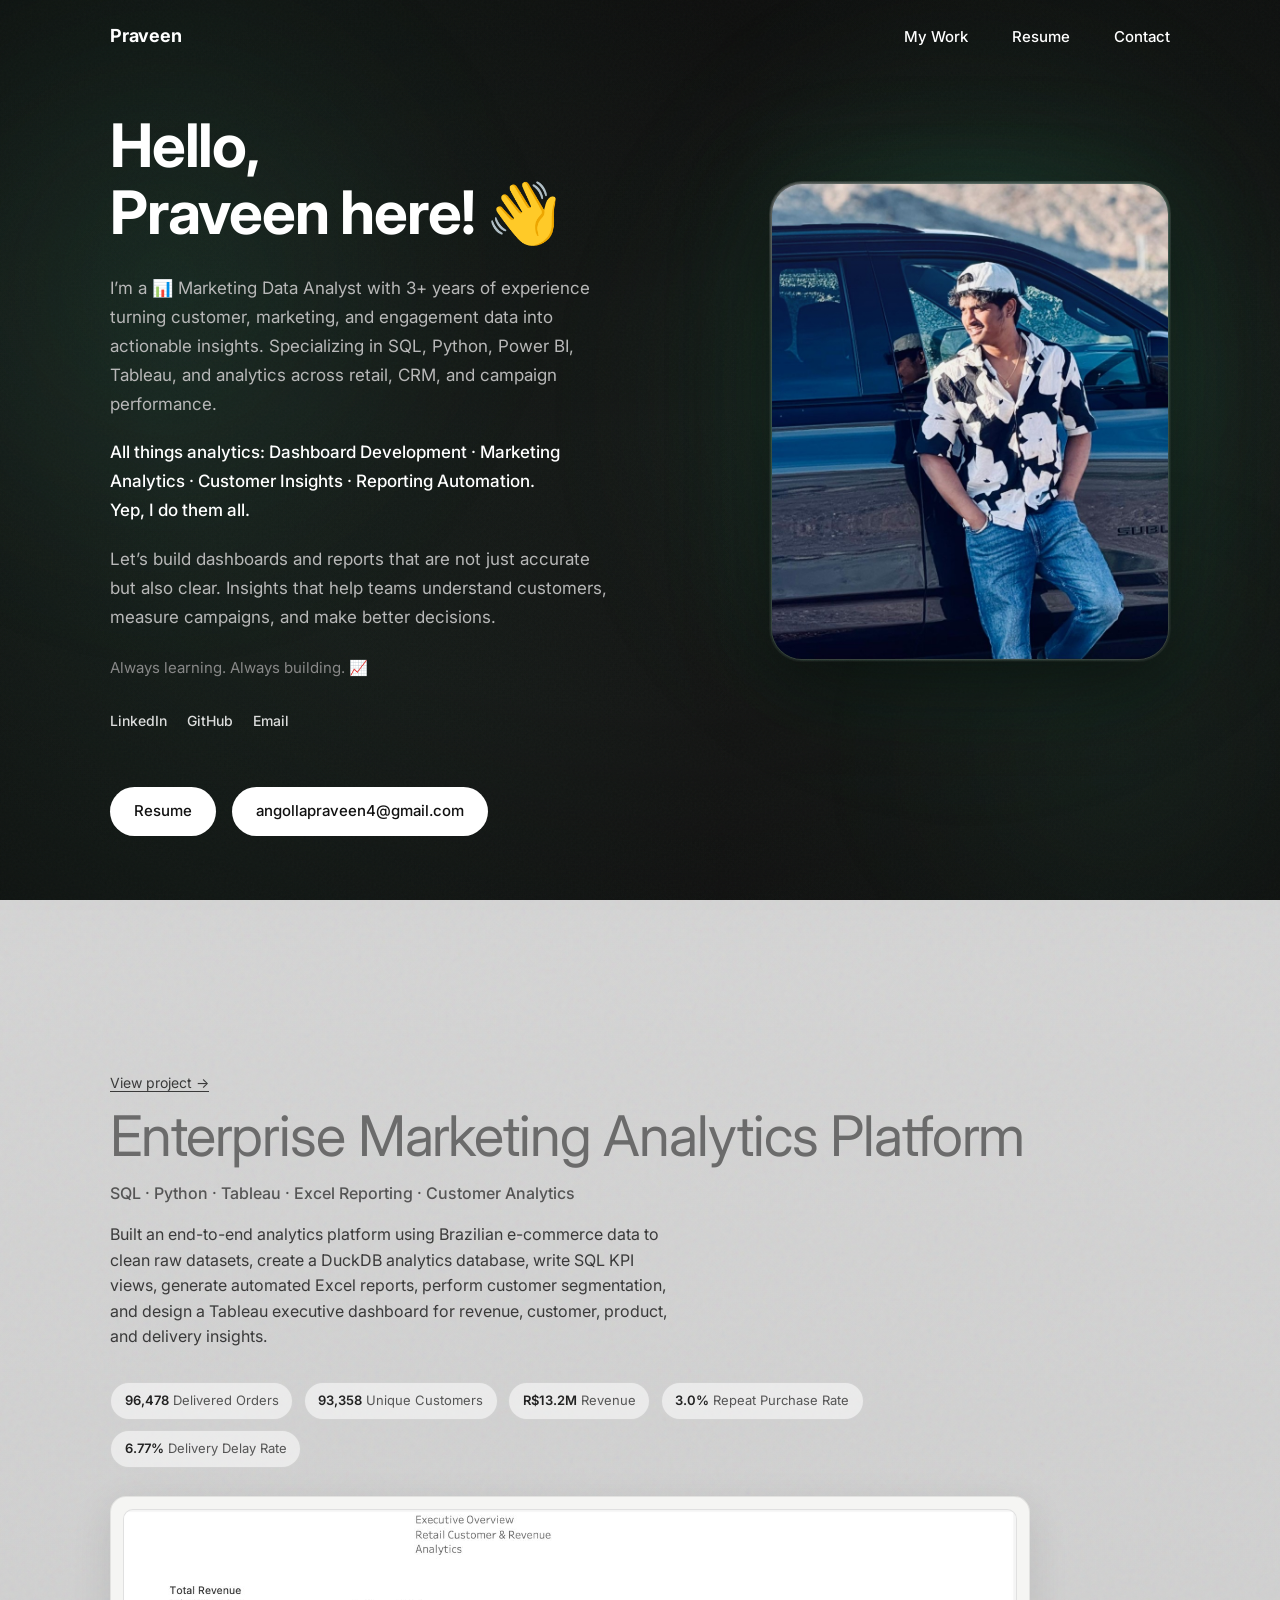
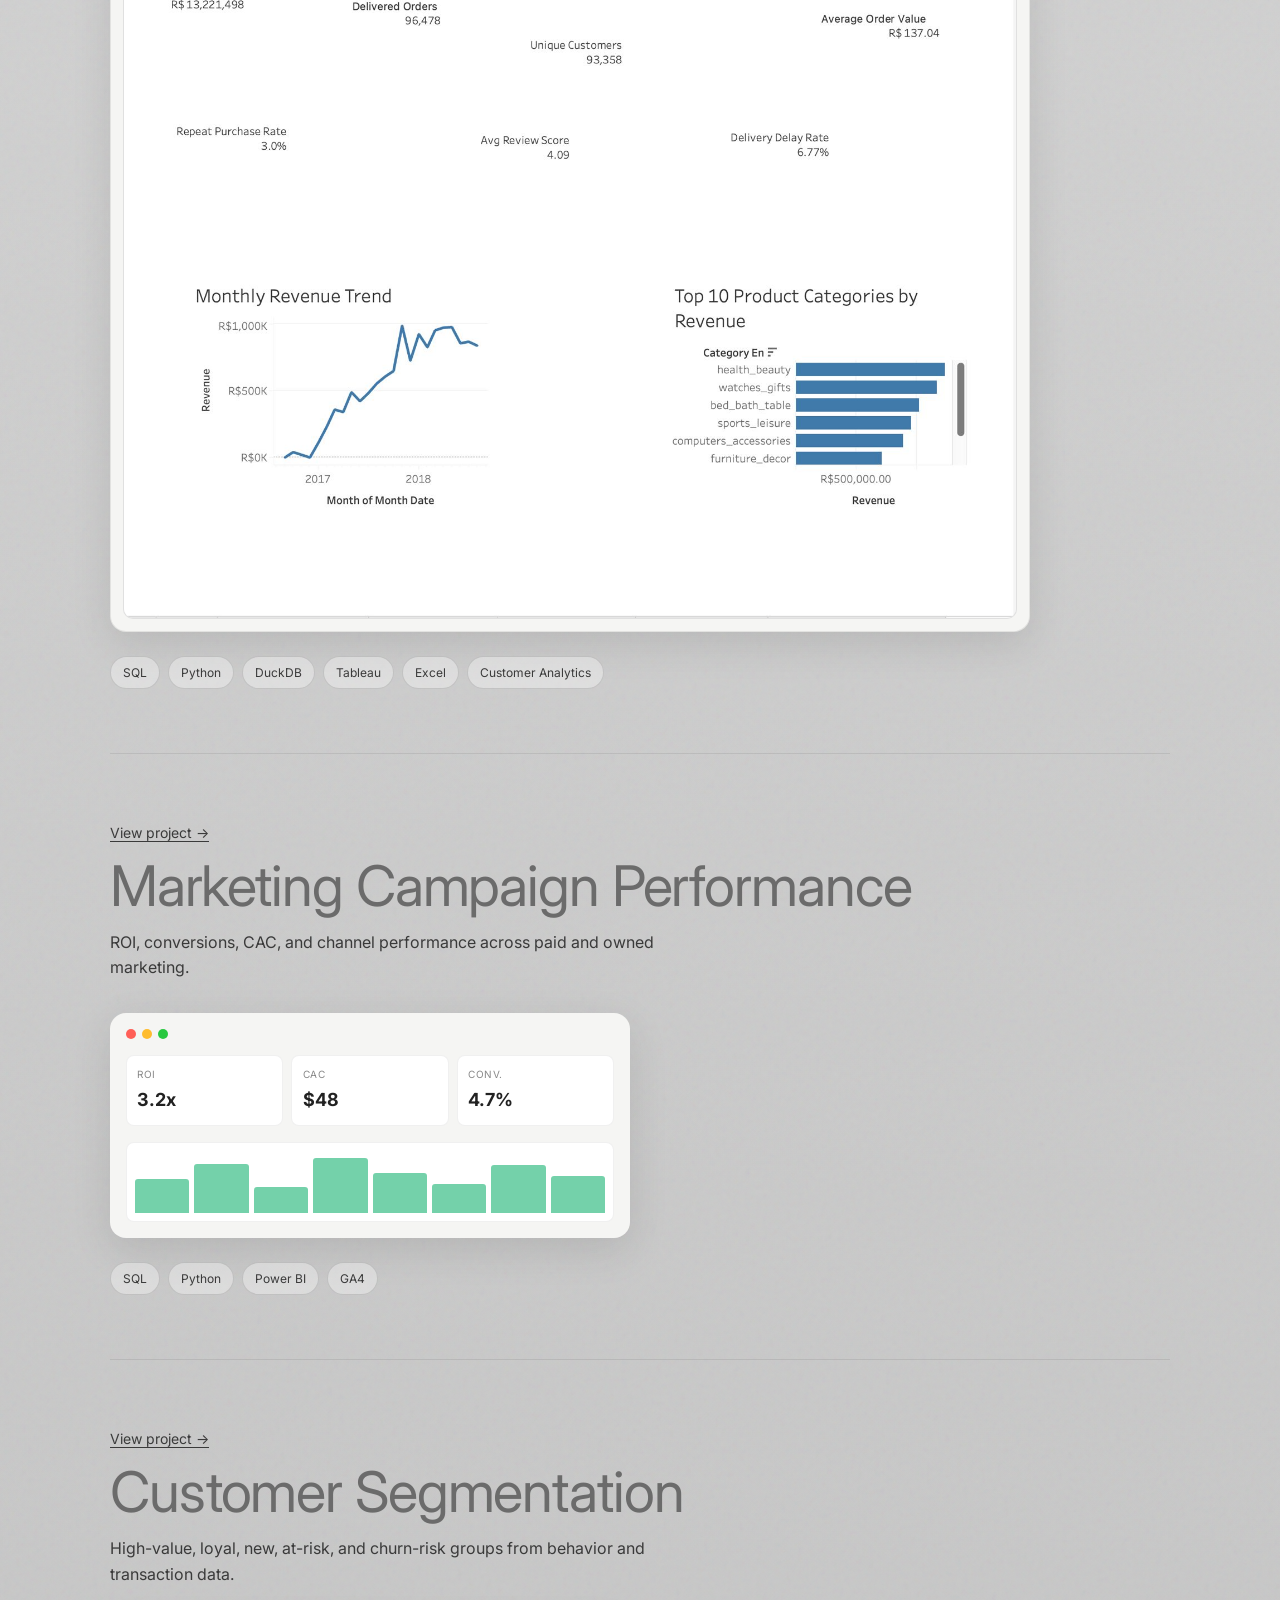
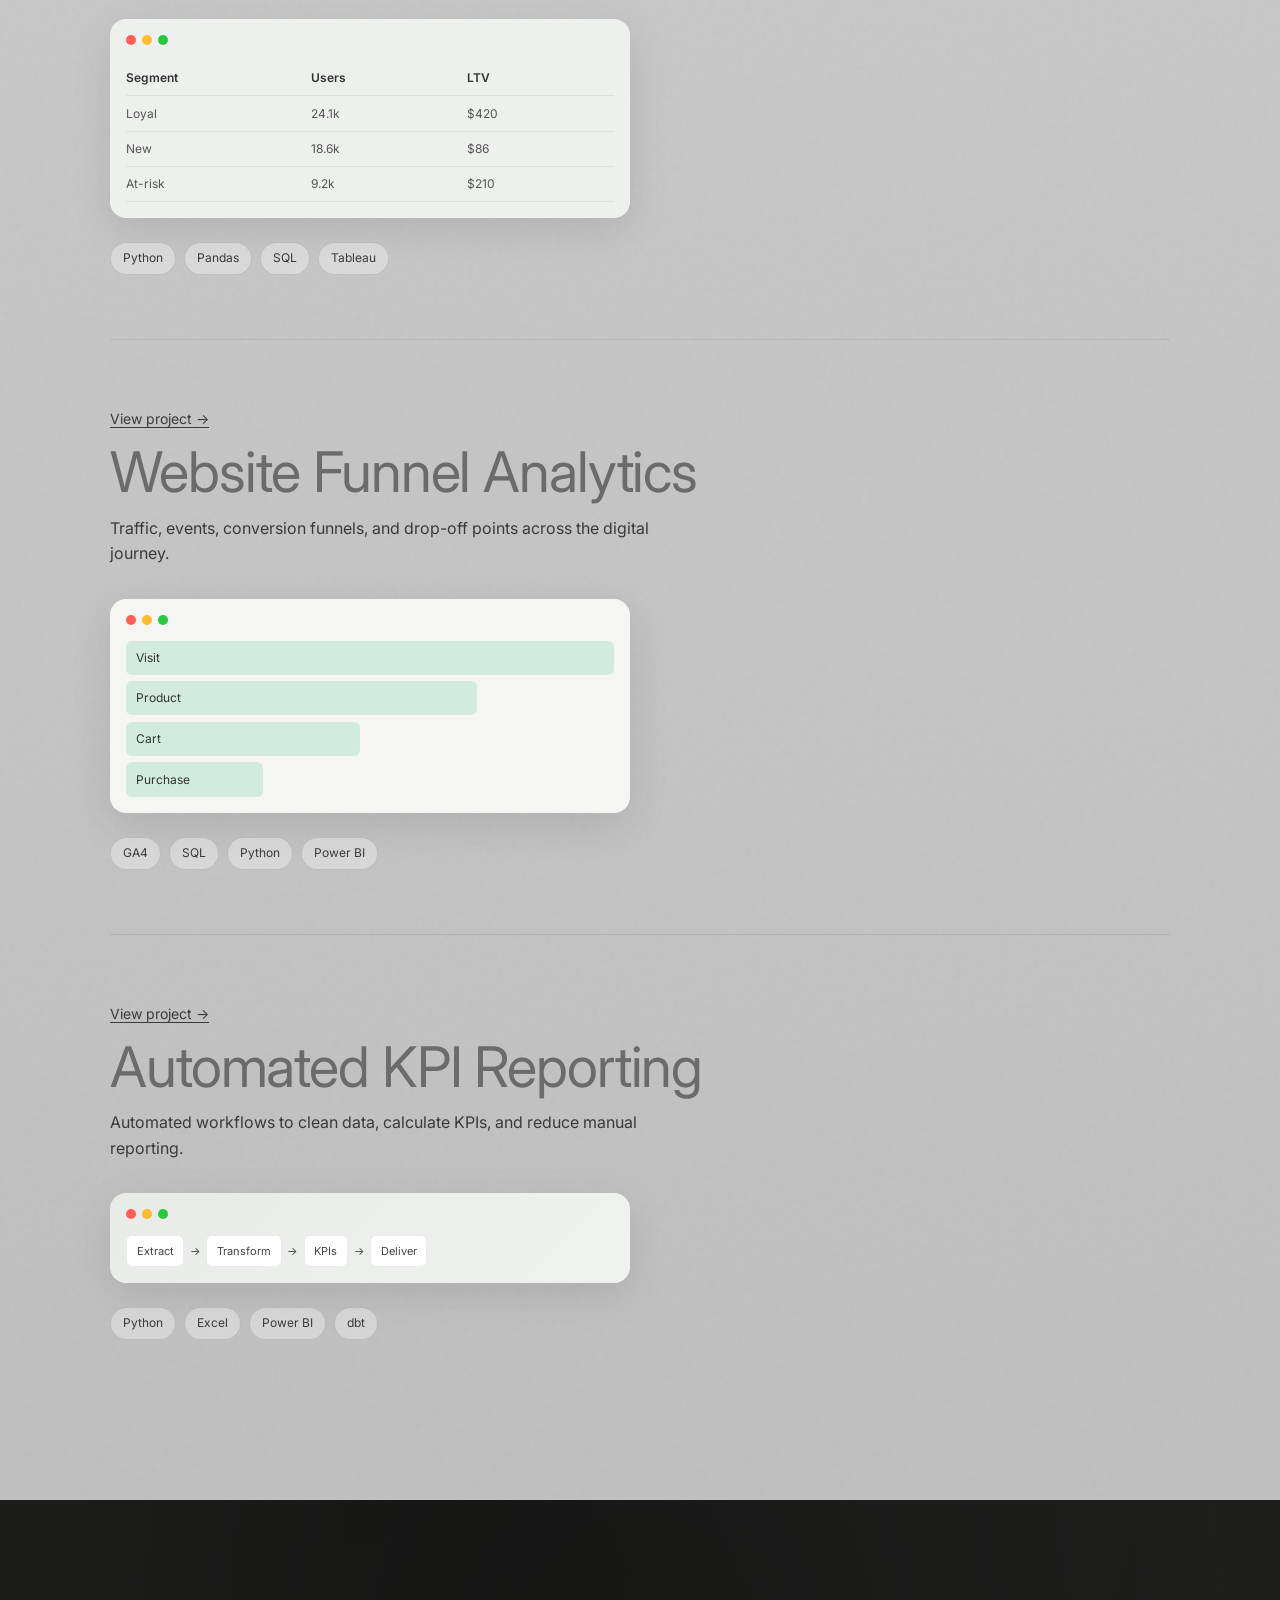
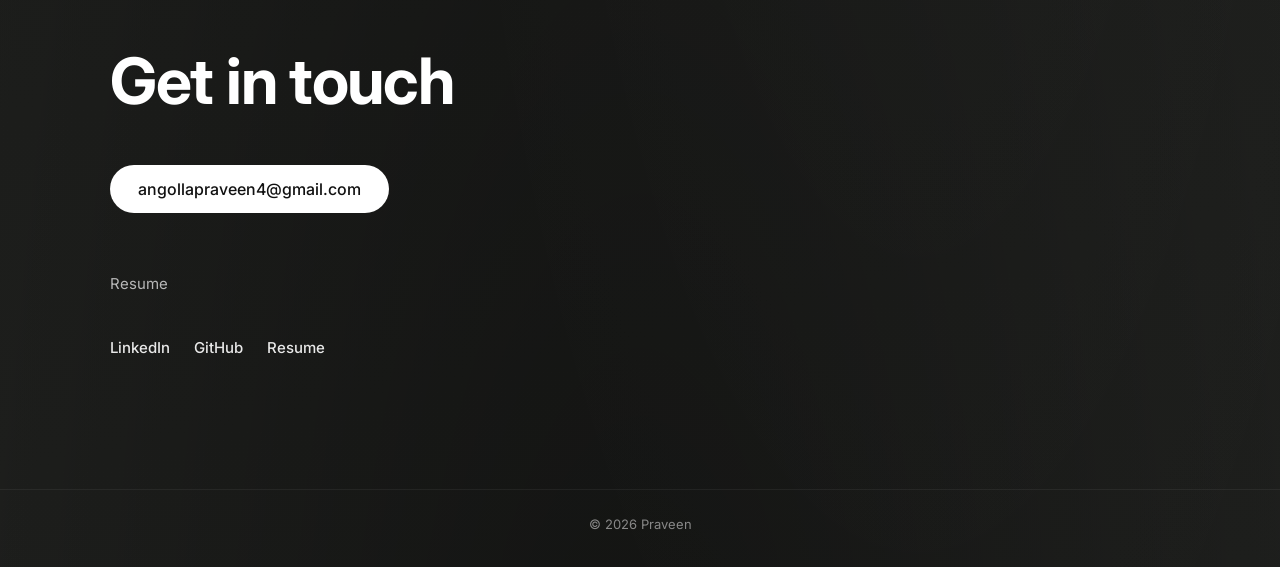
==== commit 5b91f970: "Add Enterprise Marketing Analytics project to portfolio Co-authored-by: Cursor <cursoragent@cursor.c" ====
--- a/index.html
+++ b/index.html
@@ -91,45 +91,27 @@
       <div class="container">
 
         <article class="project project--featured reveal">
-          <span class="project__badge">Featured project</span>
+          <a href="enterprise-marketing-dashboard.html" class="project__link-top">View project →</a>
           <h2 class="project__title">Enterprise Marketing Analytics Platform</h2>
-          <p class="project__subtitle">SQL, Python, Tableau, Excel Reporting, Customer Analytics</p>
-          <p class="project__desc">Built an end-to-end e-commerce analytics platform using Brazilian e-commerce data to clean raw datasets, create a DuckDB analytics database, write SQL KPI views, generate automated Excel reports, perform customer segmentation, and build four Tableau dashboard pages for executive, customer, product, revenue, review, and delivery insights.</p>
-
-          <ul class="project__highlights">
-            <li>Analyzed 96K+ delivered orders and 93K+ unique customers.</li>
-            <li>Tracked R$13.2M in revenue, R$137.04 AOV, 3.0% repeat purchase rate, 4.09 average review score, and 6.77% delivery delay rate.</li>
-            <li>Built Python scripts, SQL KPI views, DuckDB database, automated Excel report, and Tableau dashboards.</li>
-            <li>Designed four Tableau dashboard pages: Executive Overview, Customer 360, Revenue &amp; Product Performance, and Customer Experience &amp; Delivery.</li>
-            <li>Identified retention, category growth, customer experience, and delivery improvement opportunities.</li>
+          <p class="project__subtitle">SQL · Python · Tableau · Excel Reporting · Customer Analytics</p>
+          <p class="project__desc">Built an end-to-end analytics platform using Brazilian e-commerce data to clean raw datasets, create a DuckDB analytics database, write SQL KPI views, generate automated Excel reports, perform customer segmentation, and design a Tableau executive dashboard for revenue, customer, product, and delivery insights.</p>
+
+          <ul class="project__metrics" aria-label="Project metrics">
+            <li><strong>96,478</strong> Delivered Orders</li>
+            <li><strong>93,358</strong> Unique Customers</li>
+            <li><strong>R$13.2M</strong> Revenue</li>
+            <li><strong>3.0%</strong> Repeat Purchase Rate</li>
+            <li><strong>6.77%</strong> Delivery Delay Rate</li>
           </ul>
 
-          <div class="project__screenshots" aria-label="Tableau dashboard screenshots">
-            <figure class="project__shot">
-              <img src="assets/projects/enterprise-marketing-analytics/executive_overview.png" alt="Executive Overview Tableau dashboard" loading="lazy" width="640" height="360">
-              <figcaption>Executive Overview</figcaption>
-            </figure>
-            <figure class="project__shot">
-              <img src="assets/projects/enterprise-marketing-analytics/customer_360.png" alt="Customer 360 Tableau dashboard" loading="lazy" width="640" height="360">
-              <figcaption>Customer 360</figcaption>
-            </figure>
-            <figure class="project__shot">
-              <img src="assets/projects/enterprise-marketing-analytics/revenue_product_performance.png" alt="Revenue and Product Performance Tableau dashboard" loading="lazy" width="640" height="360">
-              <figcaption>Revenue &amp; Product Performance</figcaption>
-            </figure>
-            <figure class="project__shot">
-              <img src="assets/projects/enterprise-marketing-analytics/customer_experience_delivery.png" alt="Customer Experience and Delivery Tableau dashboard" loading="lazy" width="640" height="360">
-              <figcaption>Customer Experience &amp; Delivery</figcaption>
-            </figure>
-          </div>
-
-          <div class="project__actions">
-            <a href="https://github.com/pangolla/enterprise-marketing-analytics-platform" class="project__btn project__btn--primary" target="_blank" rel="noopener noreferrer">View GitHub</a>
-            <a href="enterprise-marketing-dashboard.html" class="project__btn project__btn--secondary">View Dashboard</a>
-          </div>
-
-          <div class="project__tags">
-            <span>Python</span><span>SQL</span><span>DuckDB</span><span>Tableau</span><span>Excel</span><span>Pandas</span><span>Jupyter</span><span>GitHub</span>
+          <div class="project__visual">
+            <div class="project__preview">
+              <img src="assets/projects/enterprise-marketing-analytics/executive_overview.png" alt="Executive Overview Tableau dashboard" loading="lazy" width="920" height="520">
+            </div>
+          </div>
+
+          <div class="project__tags">
+            <span>SQL</span><span>Python</span><span>DuckDB</span><span>Tableau</span><span>Excel</span><span>Customer Analytics</span>
           </div>
         </article>
 
--- a/style.css
+++ b/style.css
@@ -558,6 +558,52 @@
   max-width: 640px;
 }
 
+.project__metrics {
+  display: flex;
+  flex-wrap: wrap;
+  gap: 0.65rem;
+  margin-bottom: 1.75rem;
+  max-width: 920px;
+  list-style: none;
+  padding: 0;
+}
+
+.project__metrics li {
+  font-size: 0.8125rem;
+  color: #555;
+  background: rgba(255, 255, 255, 0.55);
+  border: 1px solid rgba(0, 0, 0, 0.1);
+  border-radius: var(--radius-pill);
+  padding: 0.45rem 0.85rem;
+}
+
+.project__metrics strong {
+  color: #222;
+  font-weight: 600;
+}
+
+.project__preview {
+  background: #f5f5f3;
+  border-radius: 16px;
+  padding: 0.75rem;
+  max-width: 920px;
+  box-shadow: 0 12px 40px rgba(0, 0, 0, 0.1);
+  border: 1px solid rgba(0, 0, 0, 0.08);
+  transition: box-shadow var(--ease), transform var(--ease);
+}
+
+.project:hover .project__preview {
+  box-shadow: 0 20px 50px rgba(0, 0, 0, 0.14);
+  transform: translateY(-4px);
+}
+
+.project__preview img {
+  width: 100%;
+  border-radius: 10px;
+  border: 1px solid rgba(0, 0, 0, 0.06);
+  background: #eee;
+}
+
 .project__highlights {
   list-style: disc;
   padding-left: 1.25rem;
@@ -699,7 +745,61 @@
   font-size: 1rem;
   line-height: 1.65;
   max-width: 720px;
-  margin-bottom: 1.5rem;
+  margin-bottom: 2rem;
+}
+
+.dashboard-page__section {
+  margin-bottom: 2rem;
+}
+
+.dashboard-page__heading {
+  font-size: 0.8125rem;
+  font-weight: 600;
+  letter-spacing: 0.05em;
+  text-transform: uppercase;
+  color: #666;
+  margin-bottom: 0.75rem;
+}
+
+.dashboard-page__tags {
+  display: flex;
+  flex-wrap: wrap;
+  gap: 0.5rem;
+}
+
+.dashboard-page__tags span {
+  font-size: 0.75rem;
+  padding: 0.35rem 0.75rem;
+  border: 1px solid rgba(0, 0, 0, 0.12);
+  border-radius: var(--radius-pill);
+  color: var(--work-text);
+  background: rgba(255, 255, 255, 0.55);
+}
+
+.dashboard-page__metrics {
+  display: grid;
+  grid-template-columns: repeat(auto-fit, minmax(140px, 1fr));
+  gap: 0.75rem;
+  max-width: 920px;
+}
+
+.dashboard-page__metric {
+  background: rgba(255, 255, 255, 0.65);
+  border: 1px solid rgba(0, 0, 0, 0.1);
+  border-radius: 12px;
+  padding: 0.85rem 1rem;
+}
+
+.dashboard-page__metric strong {
+  display: block;
+  font-size: 1.125rem;
+  color: #222;
+  margin-bottom: 0.2rem;
+}
+
+.dashboard-page__metric span {
+  font-size: 0.75rem;
+  color: #666;
 }
 
 .dashboard-page__actions {
@@ -713,6 +813,52 @@
   z-index: 1;
   background: #bfbfbf;
   padding: clamp(2rem, 5vw, 3.5rem) 0 clamp(4rem, 8vw, 6rem);
+}
+
+.dashboard-page__content {
+  position: relative;
+  z-index: 1;
+  background-color: var(--work-bg);
+  padding: 0 0 clamp(2rem, 5vw, 3rem);
+  color: var(--work-text);
+}
+
+.dashboard-page__block {
+  background: rgba(255, 255, 255, 0.45);
+  border: 1px solid rgba(0, 0, 0, 0.08);
+  border-radius: 16px;
+  padding: clamp(1.25rem, 3vw, 1.75rem);
+  margin-bottom: 1.25rem;
+  max-width: 920px;
+}
+
+.dashboard-page__block h2 {
+  font-size: 1.25rem;
+  font-weight: 600;
+  color: #444;
+  margin-bottom: 0.85rem;
+}
+
+.dashboard-page__list {
+  padding-left: 1.25rem;
+  font-size: 0.9375rem;
+  line-height: 1.65;
+  color: #555;
+}
+
+.dashboard-page__list li + li {
+  margin-top: 0.55rem;
+}
+
+.dashboard-page__gallery-title {
+  font-size: 1.5rem;
+  font-weight: 600;
+  color: #444;
+  margin-bottom: 1.25rem;
+}
+
+.dashboard-page__footer-cta {
+  margin-top: 1.5rem;
 }
 
 .dashboard-page__panel {
@@ -722,6 +868,13 @@
   margin-bottom: 1.5rem;
   border: 1px solid rgba(0, 0, 0, 0.08);
   box-shadow: 0 12px 36px rgba(0, 0, 0, 0.1);
+}
+
+.dashboard-page__panel h3 {
+  font-size: 1.125rem;
+  font-weight: 600;
+  color: #444;
+  margin-bottom: 0.35rem;
 }
 
 .dashboard-page__panel h2 {
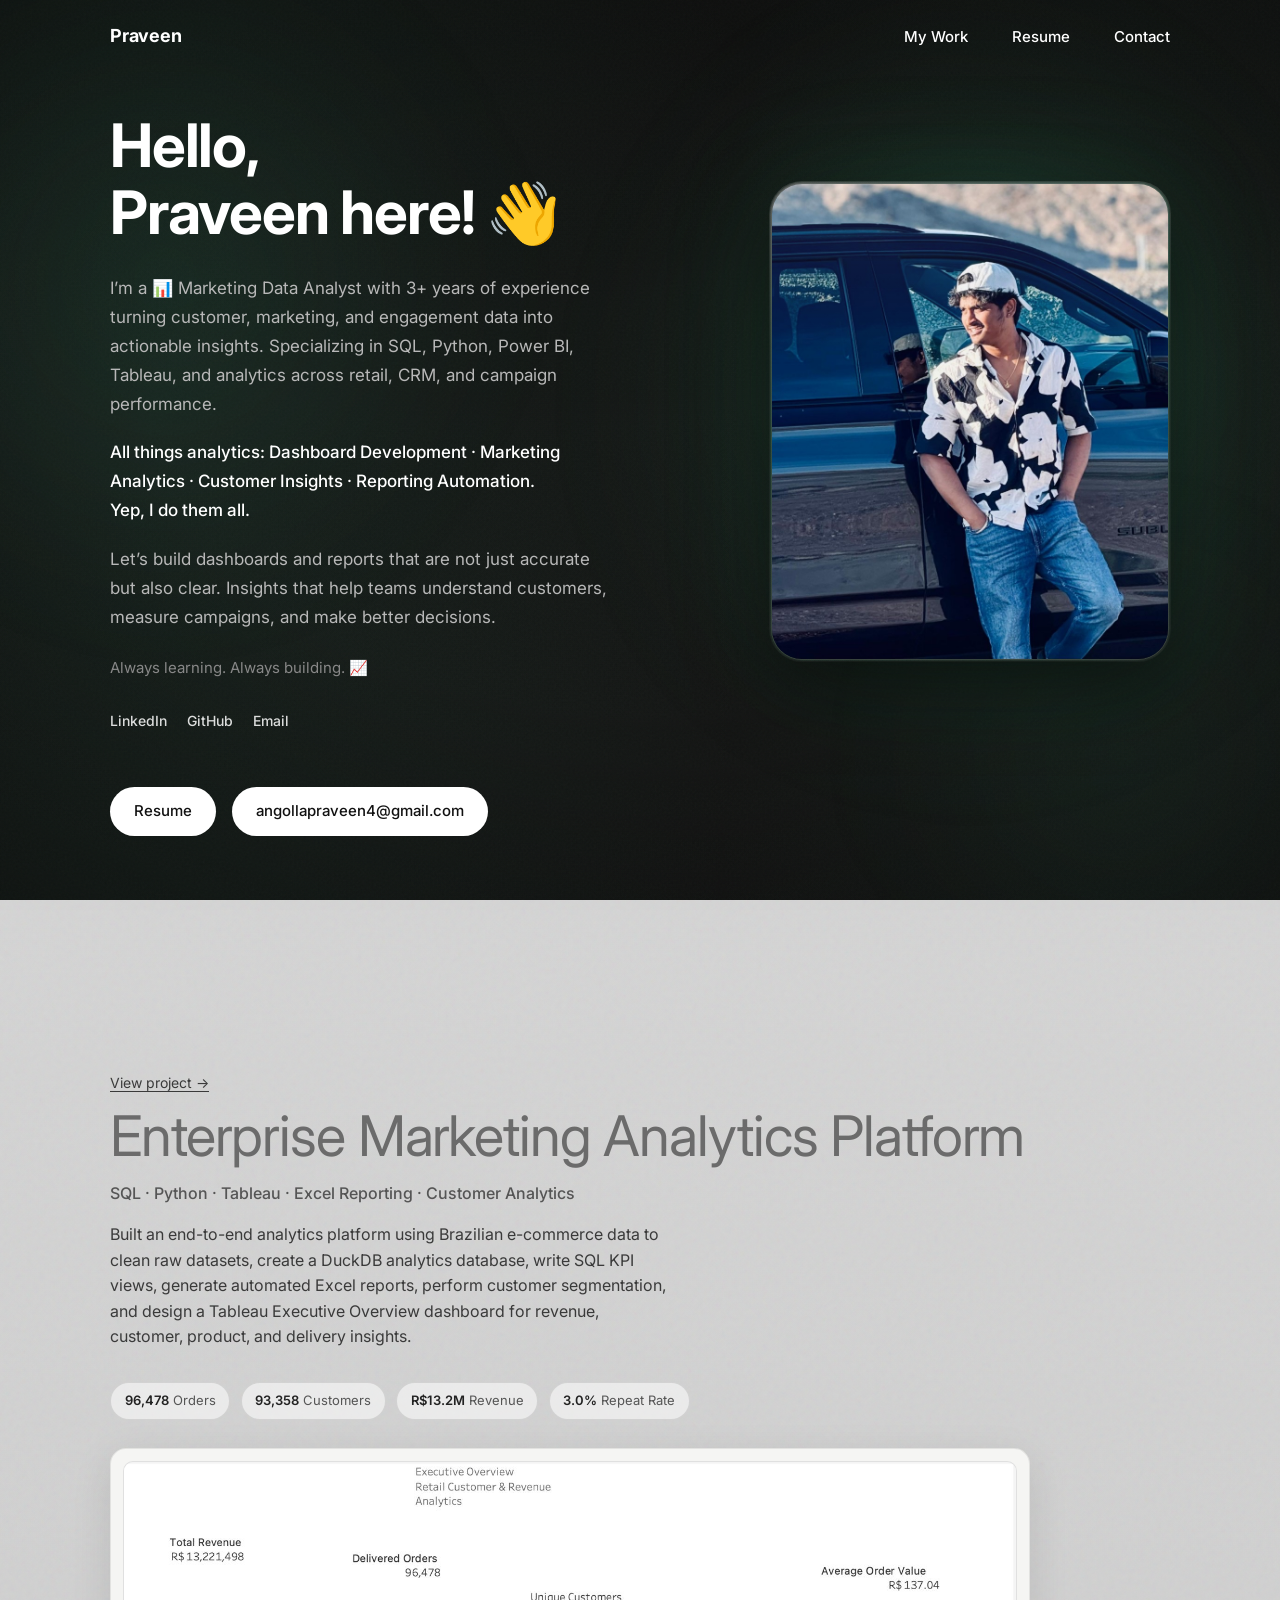
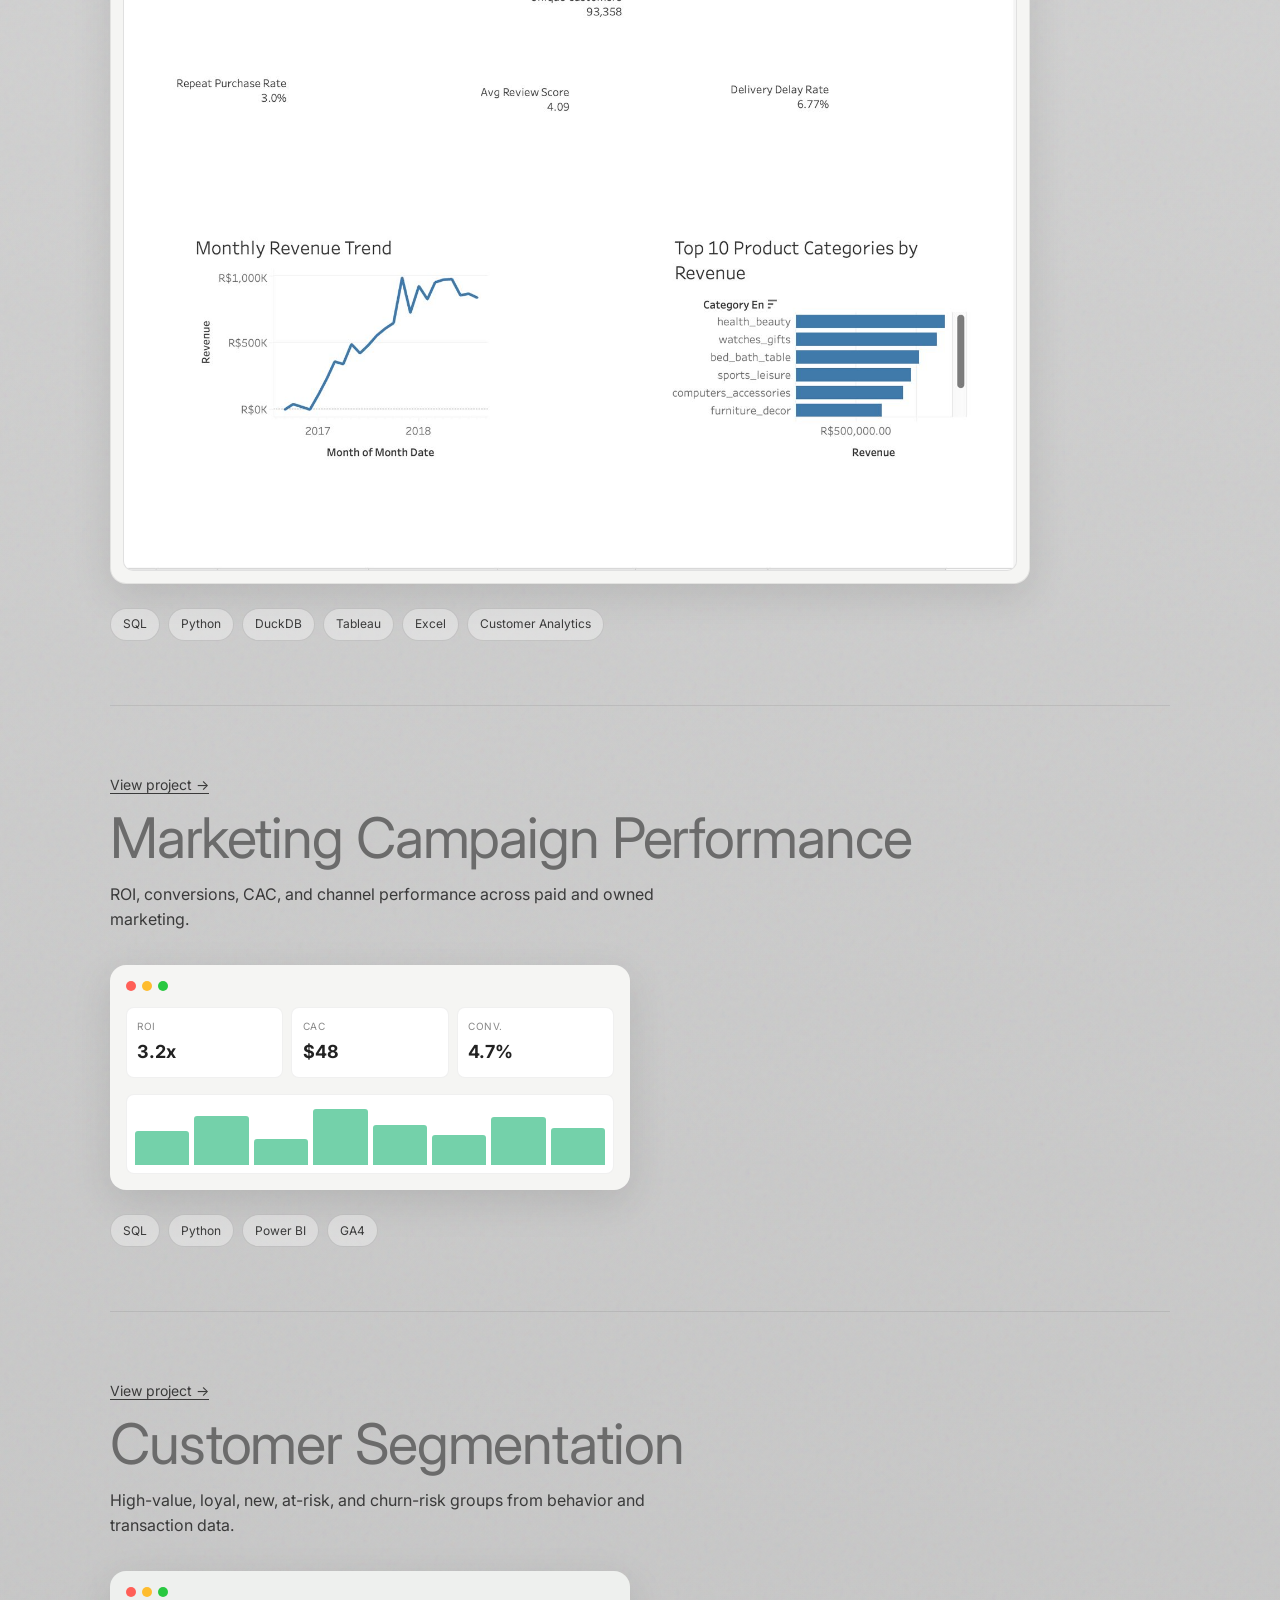
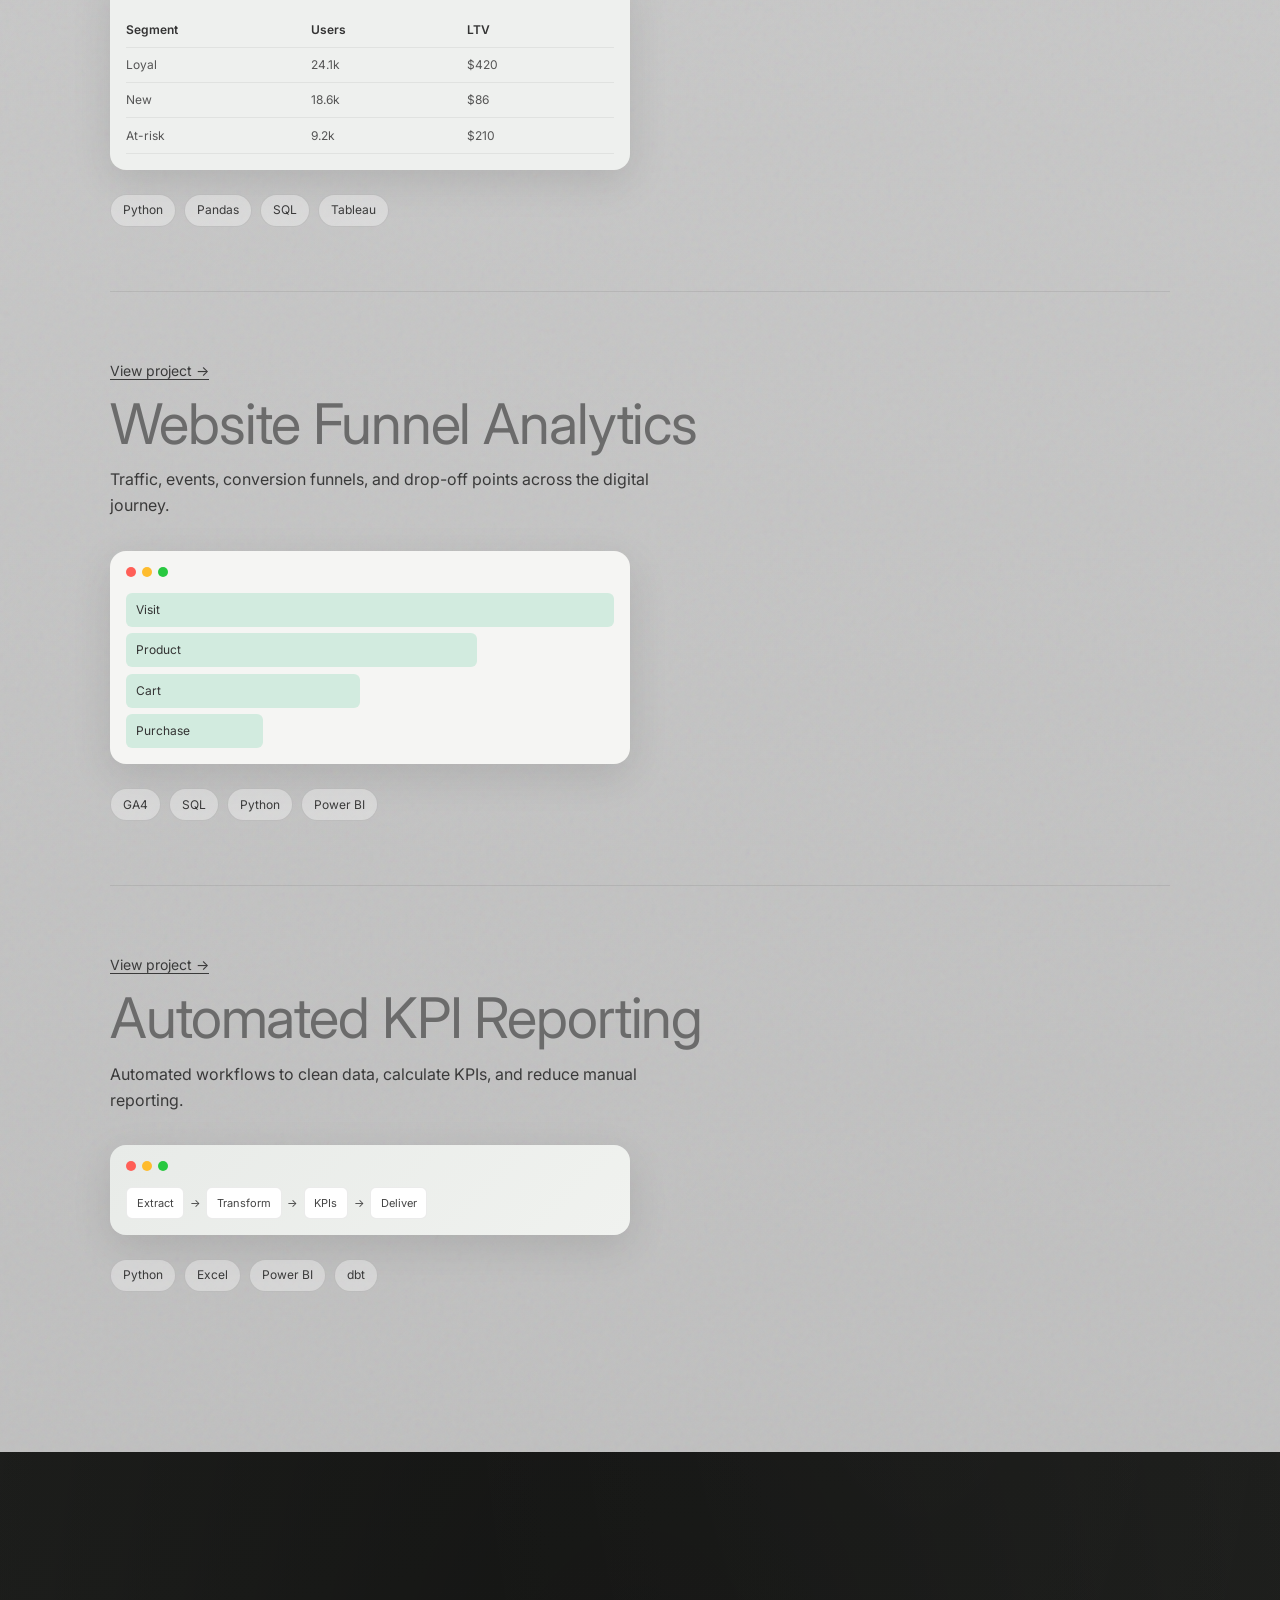
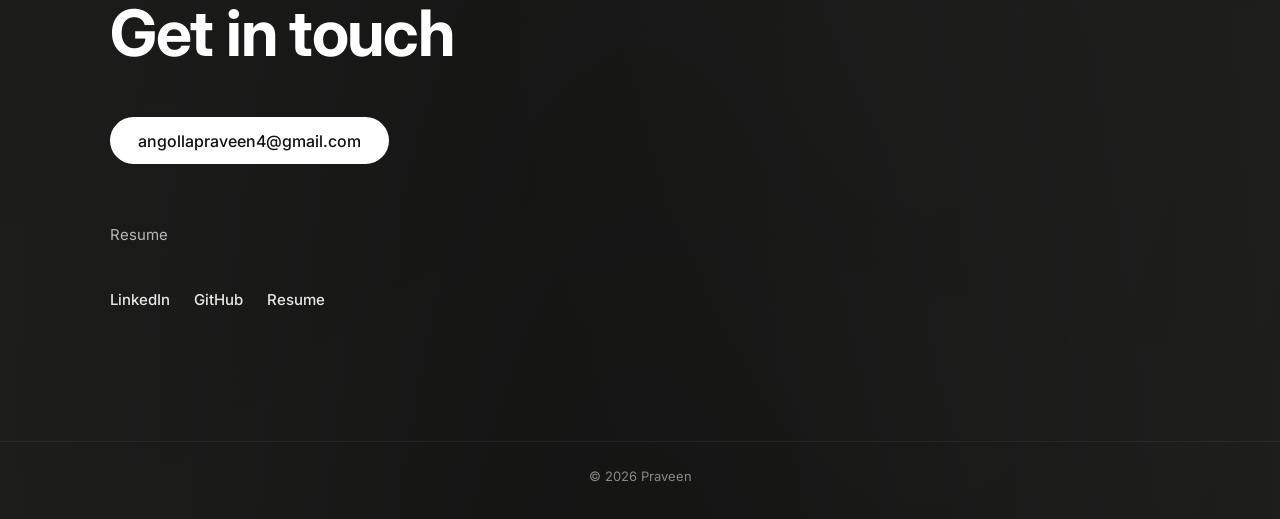
==== commit 453a602d: "Fix Enterprise Marketing project card and dashboard status" ====
--- a/index.html
+++ b/index.html
@@ -90,18 +90,17 @@
     <section class="work" id="work">
       <div class="container">
 
-        <article class="project project--featured reveal">
+        <article class="project project--featured reveal is-visible">
           <a href="enterprise-marketing-dashboard.html" class="project__link-top">View project →</a>
           <h2 class="project__title">Enterprise Marketing Analytics Platform</h2>
           <p class="project__subtitle">SQL · Python · Tableau · Excel Reporting · Customer Analytics</p>
-          <p class="project__desc">Built an end-to-end analytics platform using Brazilian e-commerce data to clean raw datasets, create a DuckDB analytics database, write SQL KPI views, generate automated Excel reports, perform customer segmentation, and design a Tableau executive dashboard for revenue, customer, product, and delivery insights.</p>
+          <p class="project__desc">Built an end-to-end analytics platform using Brazilian e-commerce data to clean raw datasets, create a DuckDB analytics database, write SQL KPI views, generate automated Excel reports, perform customer segmentation, and design a Tableau Executive Overview dashboard for revenue, customer, product, and delivery insights.</p>
 
           <ul class="project__metrics" aria-label="Project metrics">
-            <li><strong>96,478</strong> Delivered Orders</li>
-            <li><strong>93,358</strong> Unique Customers</li>
+            <li><strong>96,478</strong> Orders</li>
+            <li><strong>93,358</strong> Customers</li>
             <li><strong>R$13.2M</strong> Revenue</li>
-            <li><strong>3.0%</strong> Repeat Purchase Rate</li>
-            <li><strong>6.77%</strong> Delivery Delay Rate</li>
+            <li><strong>3.0%</strong> Repeat Rate</li>
           </ul>
 
           <div class="project__visual">
--- a/style.css
+++ b/style.css
@@ -854,7 +854,14 @@
   font-size: 1.5rem;
   font-weight: 600;
   color: #444;
+  margin-bottom: 0.5rem;
+}
+
+.dashboard-page__gallery-note {
+  font-size: 0.9375rem;
+  color: #666;
   margin-bottom: 1.25rem;
+  max-width: 720px;
 }
 
 .dashboard-page__footer-cta {
@@ -868,6 +875,52 @@
   margin-bottom: 1.5rem;
   border: 1px solid rgba(0, 0, 0, 0.08);
   box-shadow: 0 12px 36px rgba(0, 0, 0, 0.1);
+}
+
+.dashboard-page__panel--planned {
+  background: rgba(255, 255, 255, 0.45);
+  box-shadow: none;
+}
+
+.dashboard-page__panel-head {
+  display: flex;
+  flex-wrap: wrap;
+  align-items: center;
+  gap: 0.65rem;
+  margin-bottom: 0.35rem;
+}
+
+.dashboard-page__panel-head h3 {
+  margin-bottom: 0;
+}
+
+.dashboard-page__status {
+  display: inline-flex;
+  align-items: center;
+  font-size: 0.6875rem;
+  font-weight: 600;
+  letter-spacing: 0.04em;
+  text-transform: uppercase;
+  border-radius: var(--radius-pill);
+  padding: 0.3rem 0.65rem;
+}
+
+.dashboard-page__status--completed {
+  color: #2d6b52;
+  background: rgba(70, 194, 142, 0.18);
+  border: 1px solid rgba(70, 194, 142, 0.35);
+}
+
+.dashboard-page__status--planned {
+  color: #666;
+  background: rgba(0, 0, 0, 0.05);
+  border: 1px solid rgba(0, 0, 0, 0.12);
+}
+
+.dashboard-page__planned-note {
+  margin-bottom: 0 !important;
+  font-style: italic;
+  color: #777 !important;
 }
 
 .dashboard-page__panel h3 {
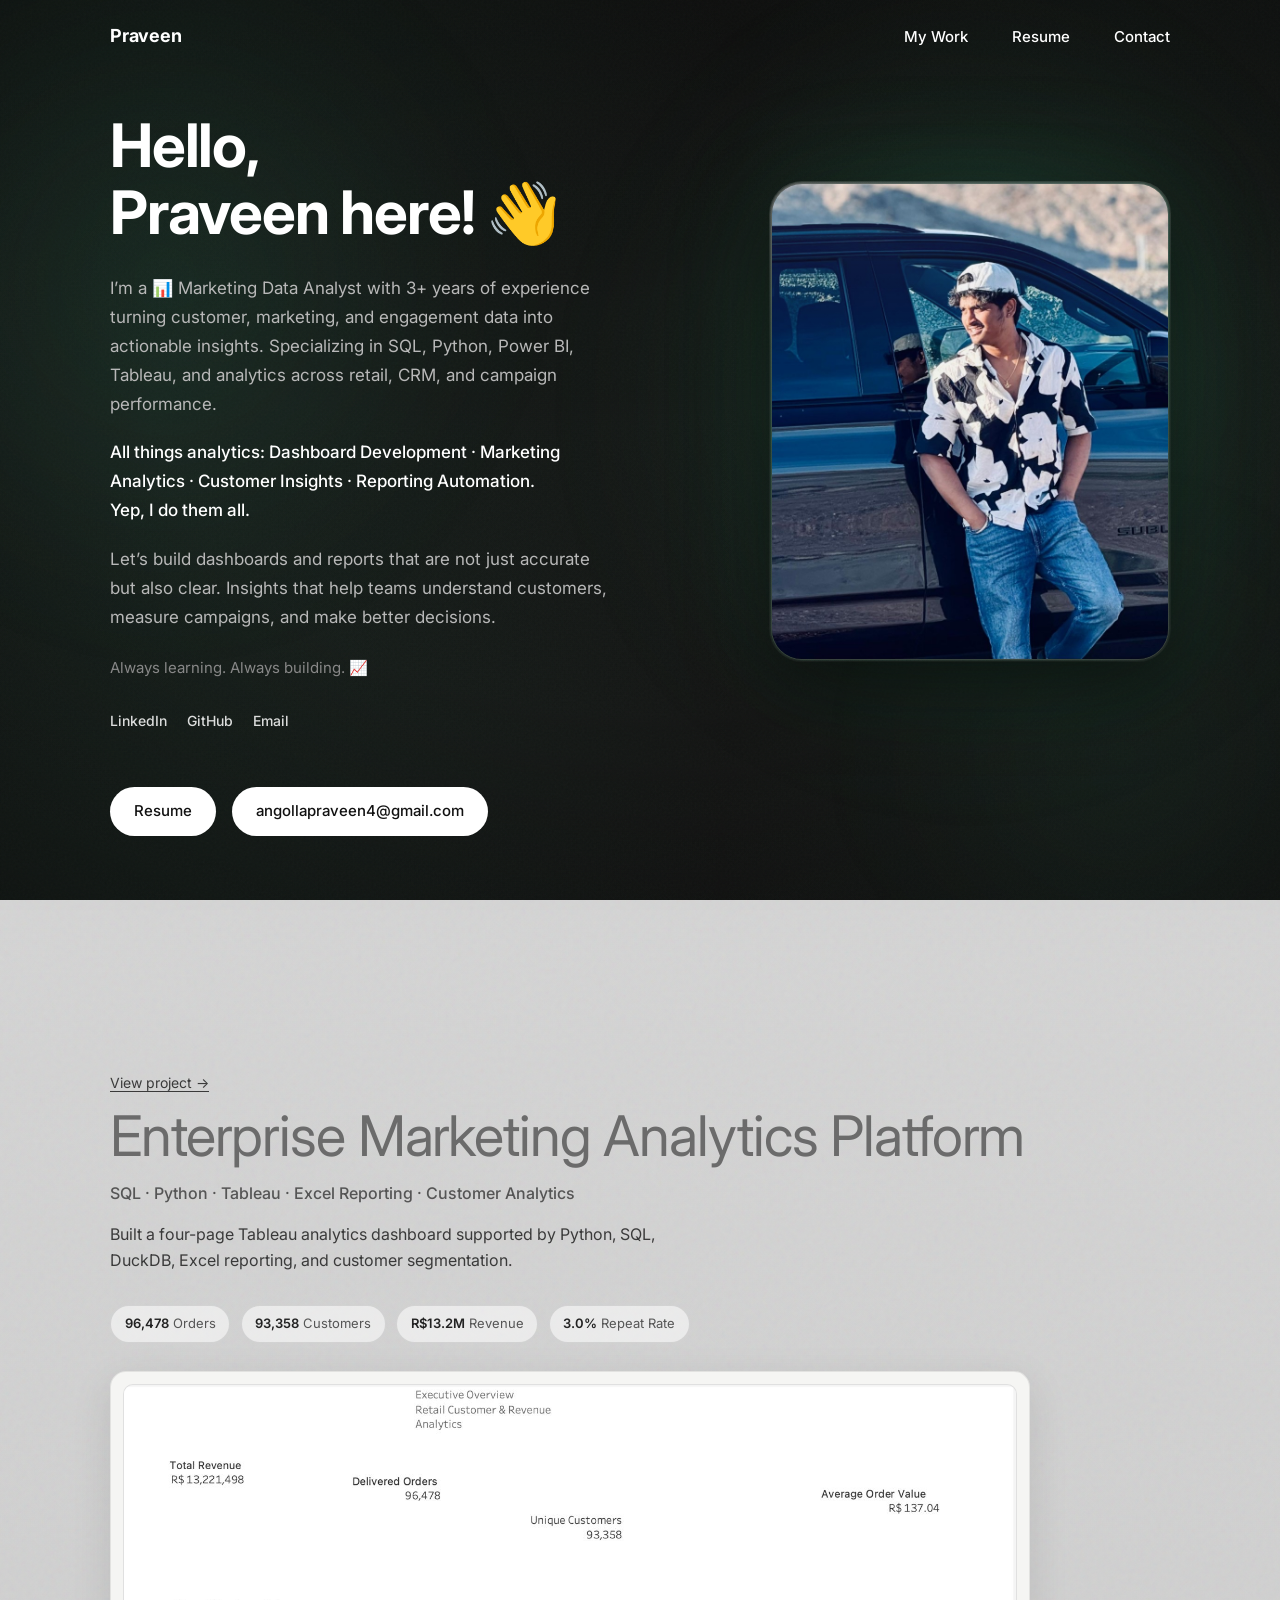
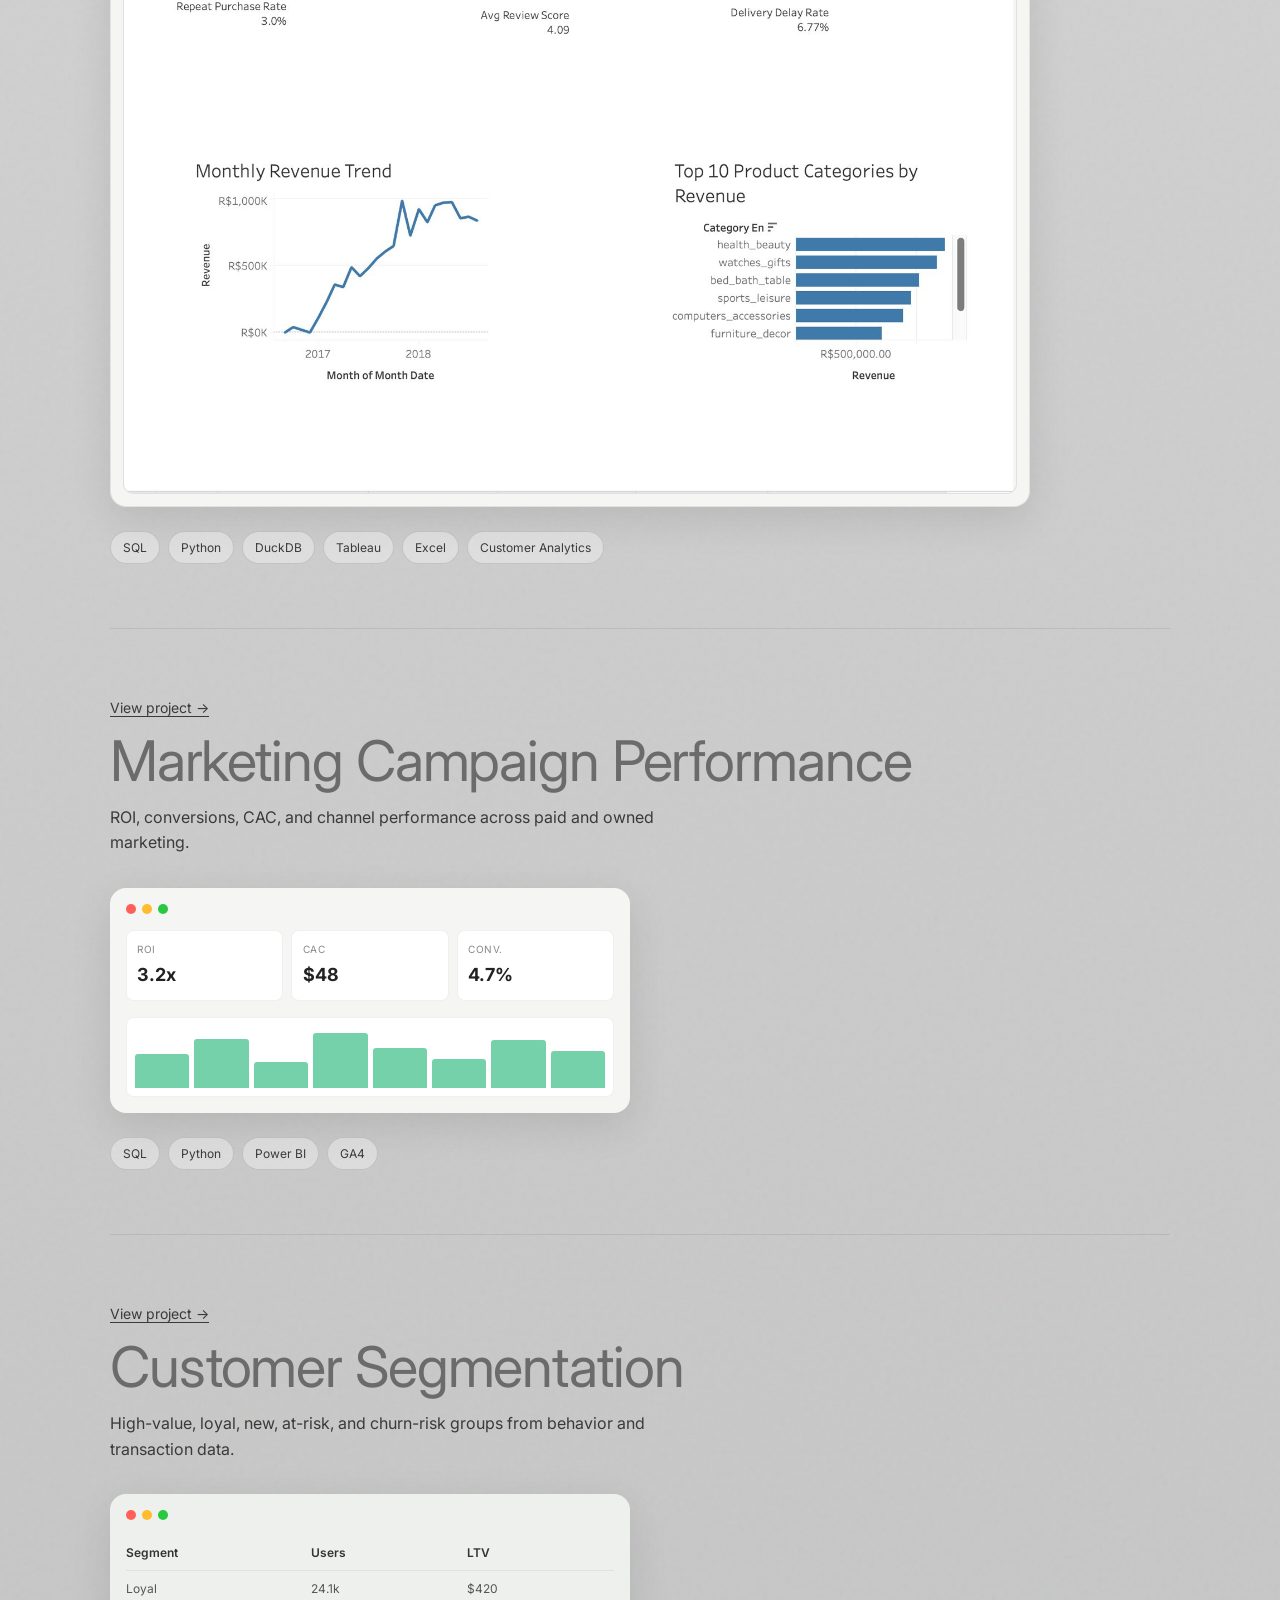
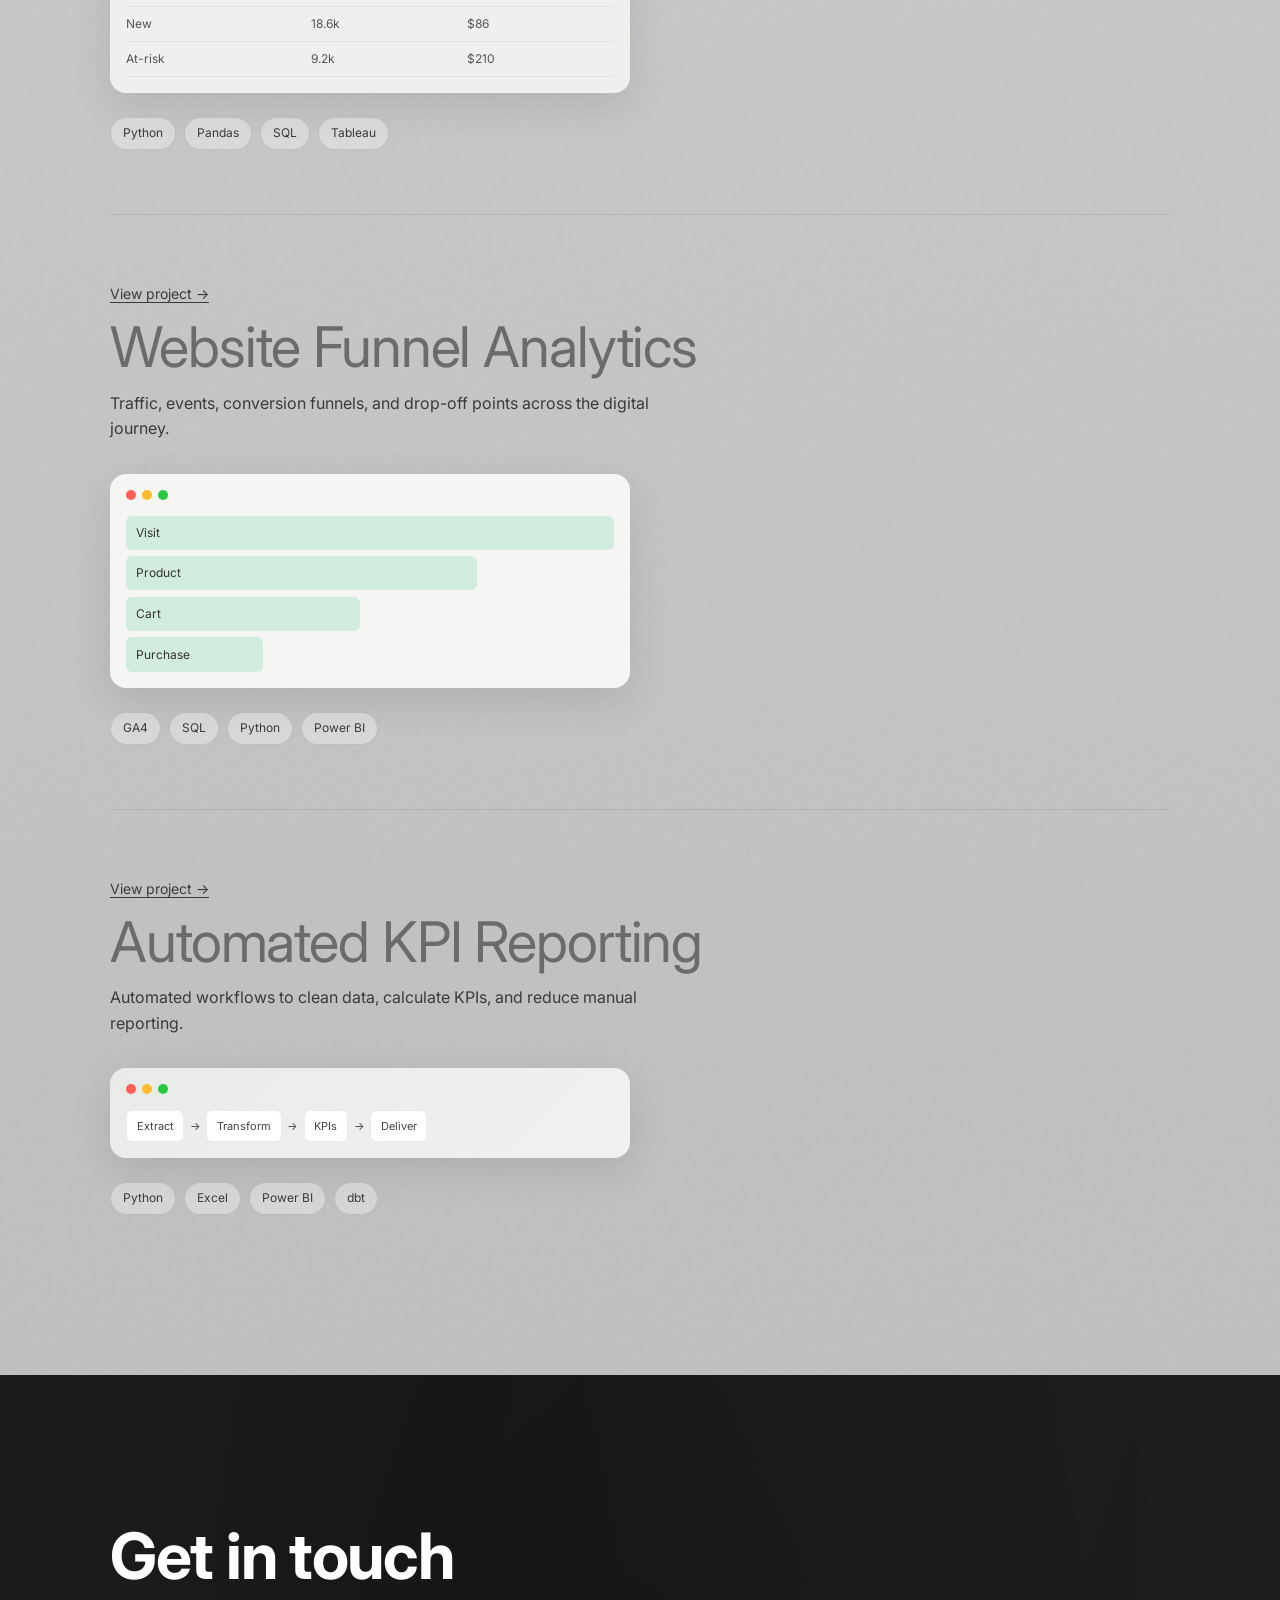
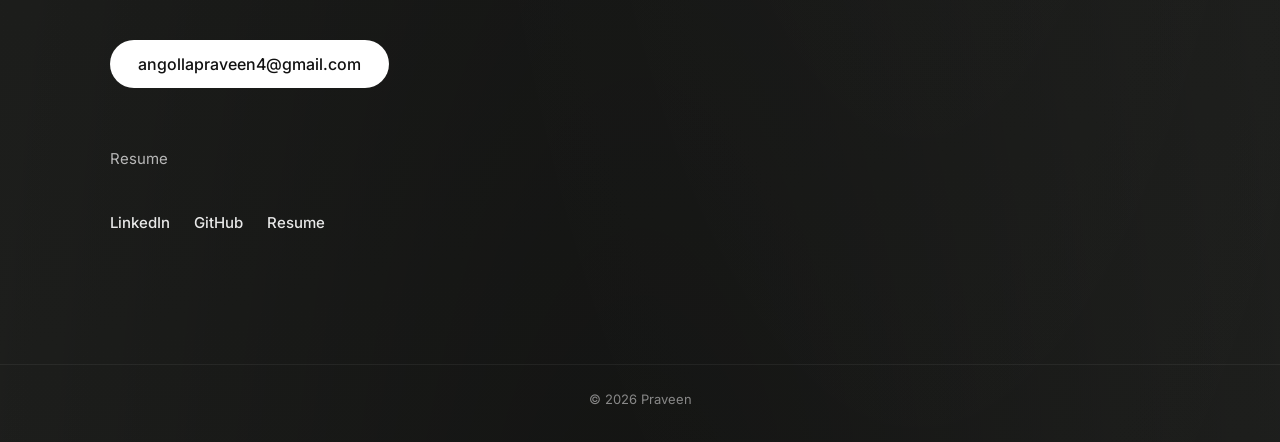
==== commit c94d4129: "Show all four Tableau dashboards as completed" ====
--- a/index.html
+++ b/index.html
@@ -94,7 +94,7 @@
           <a href="enterprise-marketing-dashboard.html" class="project__link-top">View project →</a>
           <h2 class="project__title">Enterprise Marketing Analytics Platform</h2>
           <p class="project__subtitle">SQL · Python · Tableau · Excel Reporting · Customer Analytics</p>
-          <p class="project__desc">Built an end-to-end analytics platform using Brazilian e-commerce data to clean raw datasets, create a DuckDB analytics database, write SQL KPI views, generate automated Excel reports, perform customer segmentation, and design a Tableau Executive Overview dashboard for revenue, customer, product, and delivery insights.</p>
+          <p class="project__desc">Built a four-page Tableau analytics dashboard supported by Python, SQL, DuckDB, Excel reporting, and customer segmentation.</p>
 
           <ul class="project__metrics" aria-label="Project metrics">
             <li><strong>96,478</strong> Orders</li>
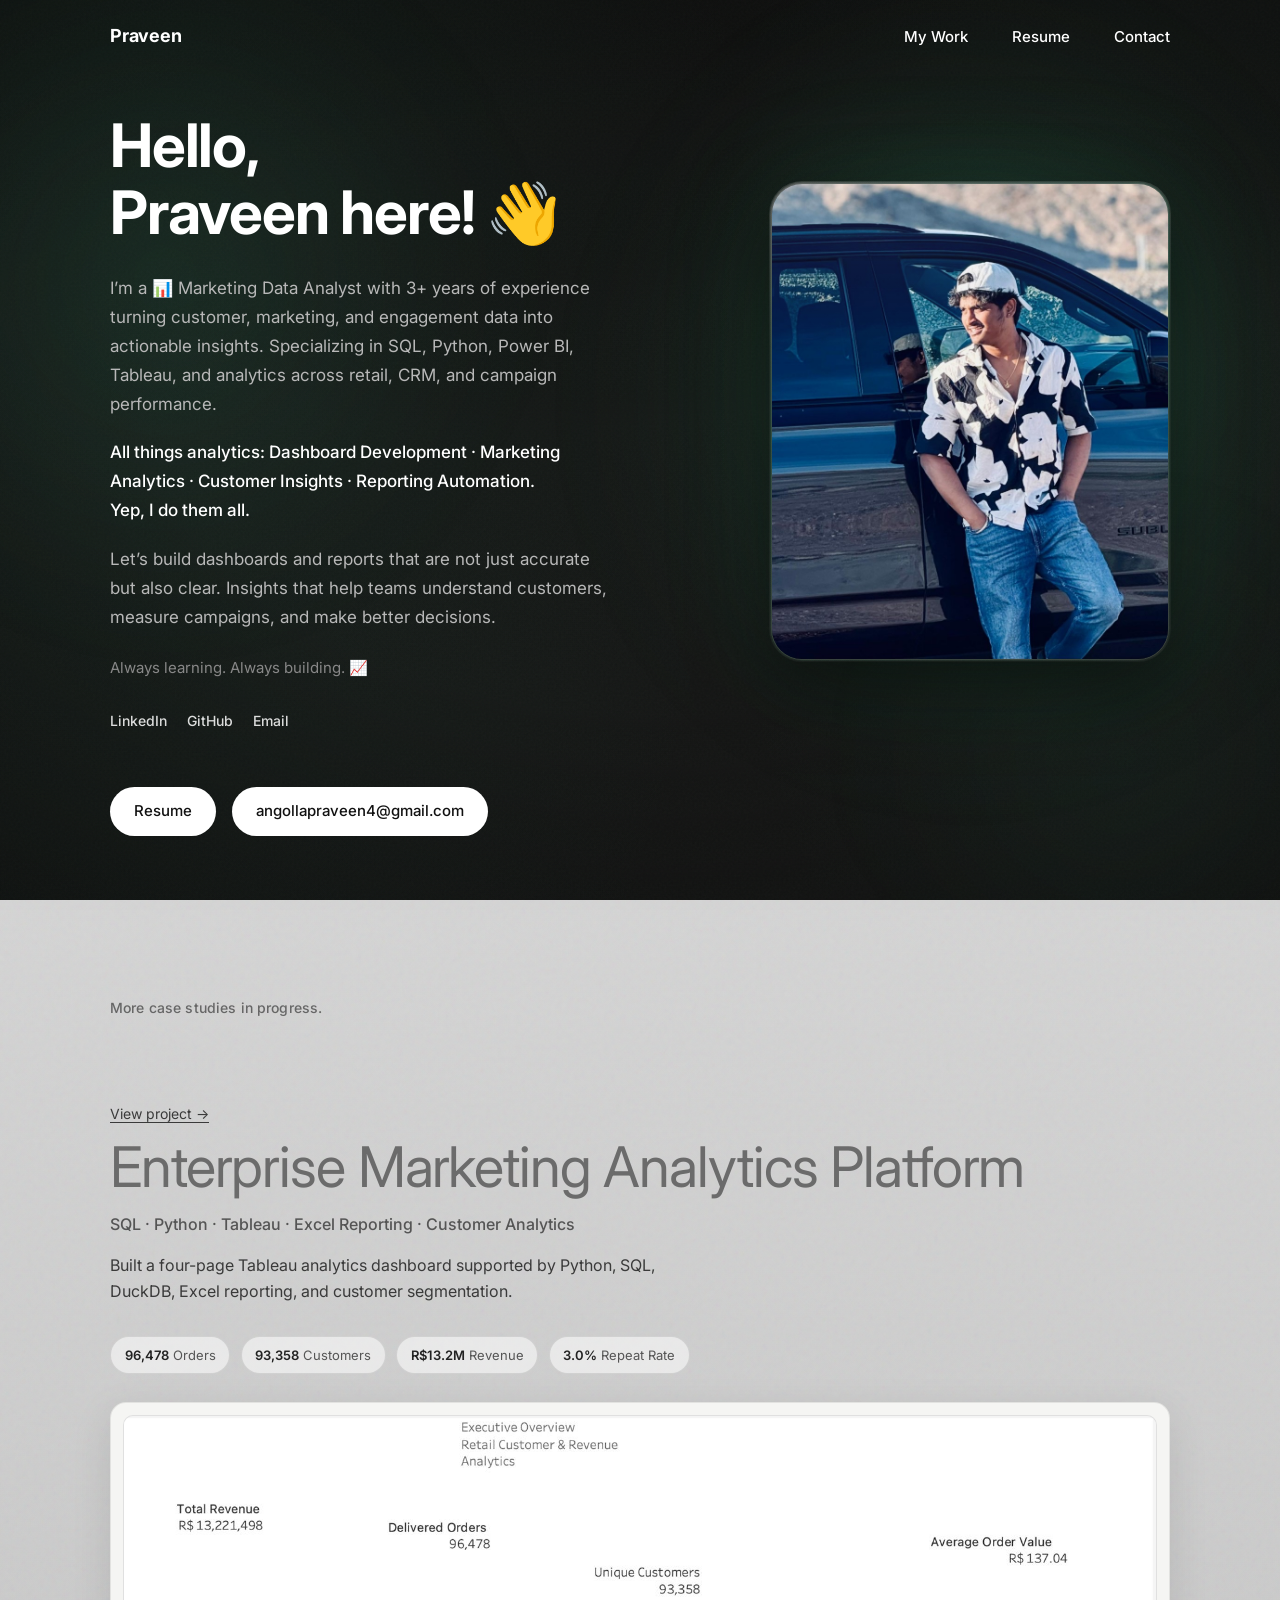
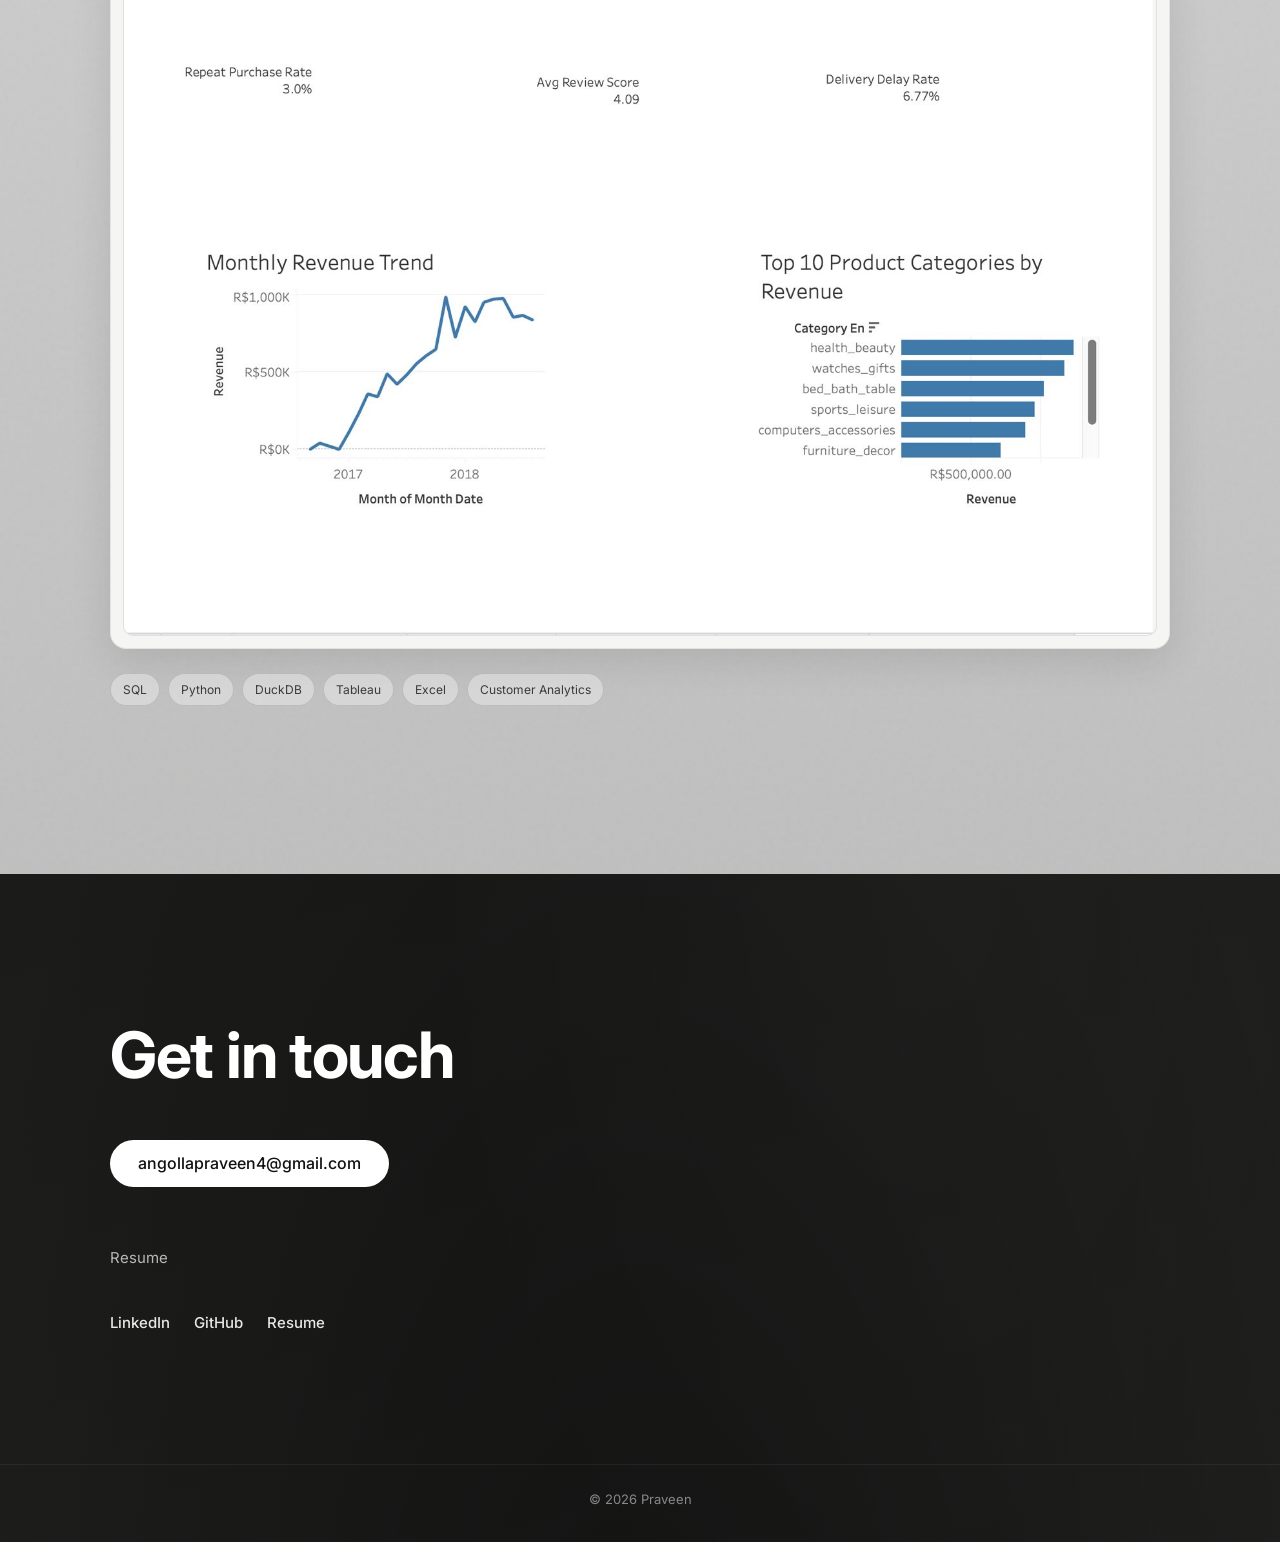
==== commit f4bc8ee8: "Remove unfinished placeholder projects from portfolio" ====
--- a/index.html
+++ b/index.html
@@ -90,7 +90,9 @@
     <section class="work" id="work">
       <div class="container">
 
-        <article class="project project--featured reveal is-visible">
+        <p class="work__note reveal is-visible">More case studies in progress.</p>
+
+        <article class="project project--featured project--solo reveal is-visible">
           <a href="enterprise-marketing-dashboard.html" class="project__link-top">View project →</a>
           <h2 class="project__title">Enterprise Marketing Analytics Platform</h2>
           <p class="project__subtitle">SQL · Python · Tableau · Excel Reporting · Customer Analytics</p>
@@ -111,87 +113,6 @@
 
           <div class="project__tags">
             <span>SQL</span><span>Python</span><span>DuckDB</span><span>Tableau</span><span>Excel</span><span>Customer Analytics</span>
-          </div>
-        </article>
-
-        <article class="project reveal">
-          <a href="#" class="project__link-top">View project →</a>
-          <h2 class="project__title">Marketing Campaign Performance</h2>
-          <p class="project__desc">ROI, conversions, CAC, and channel performance across paid and owned marketing.</p>
-          <div class="project__visual" aria-hidden="true">
-            <div class="dash">
-              <div class="dash__top"><span></span><span></span><span></span></div>
-              <div class="dash__kpis">
-                <div><small>ROI</small><strong>3.2x</strong></div>
-                <div><small>CAC</small><strong>$48</strong></div>
-                <div><small>Conv.</small><strong>4.7%</strong></div>
-              </div>
-              <div class="dash__bars">
-                <span style="--h:55%"></span><span style="--h:80%"></span><span style="--h:42%"></span>
-                <span style="--h:90%"></span><span style="--h:65%"></span><span style="--h:48%"></span>
-                <span style="--h:78%"></span><span style="--h:60%"></span>
-              </div>
-            </div>
-          </div>
-          <div class="project__tags">
-            <span>SQL</span><span>Python</span><span>Power BI</span><span>GA4</span>
-          </div>
-        </article>
-
-        <article class="project reveal">
-          <a href="#" class="project__link-top">View project →</a>
-          <h2 class="project__title">Customer Segmentation</h2>
-          <p class="project__desc">High-value, loyal, new, at-risk, and churn-risk groups from behavior and transaction data.</p>
-          <div class="project__visual" aria-hidden="true">
-            <div class="dash dash--alt">
-              <div class="dash__top"><span></span><span></span><span></span></div>
-              <div class="dash__table">
-                <div class="dash__row dash__row--head"><span>Segment</span><span>Users</span><span>LTV</span></div>
-                <div class="dash__row"><span>Loyal</span><span>24.1k</span><span>$420</span></div>
-                <div class="dash__row"><span>New</span><span>18.6k</span><span>$86</span></div>
-                <div class="dash__row"><span>At-risk</span><span>9.2k</span><span>$210</span></div>
-              </div>
-            </div>
-          </div>
-          <div class="project__tags">
-            <span>Python</span><span>Pandas</span><span>SQL</span><span>Tableau</span>
-          </div>
-        </article>
-
-        <article class="project reveal">
-          <a href="#" class="project__link-top">View project →</a>
-          <h2 class="project__title">Website Funnel Analytics</h2>
-          <p class="project__desc">Traffic, events, conversion funnels, and drop-off points across the digital journey.</p>
-          <div class="project__visual" aria-hidden="true">
-            <div class="dash">
-              <div class="dash__top"><span></span><span></span><span></span></div>
-              <div class="dash__funnel">
-                <div style="--w:100%">Visit</div>
-                <div style="--w:72%">Product</div>
-                <div style="--w:48%">Cart</div>
-                <div style="--w:28%">Purchase</div>
-              </div>
-            </div>
-          </div>
-          <div class="project__tags">
-            <span>GA4</span><span>SQL</span><span>Python</span><span>Power BI</span>
-          </div>
-        </article>
-
-        <article class="project reveal">
-          <a href="#" class="project__link-top">View project →</a>
-          <h2 class="project__title">Automated KPI Reporting</h2>
-          <p class="project__desc">Automated workflows to clean data, calculate KPIs, and reduce manual reporting.</p>
-          <div class="project__visual" aria-hidden="true">
-            <div class="dash dash--accent">
-              <div class="dash__top"><span></span><span></span><span></span></div>
-              <div class="dash__flow">
-                <span>Extract</span><span>→</span><span>Transform</span><span>→</span><span>KPIs</span><span>→</span><span>Deliver</span>
-              </div>
-            </div>
-          </div>
-          <div class="project__tags">
-            <span>Python</span><span>Excel</span><span>Power BI</span><span>dbt</span>
           </div>
         </article>
 
--- a/style.css
+++ b/style.css
@@ -467,6 +467,14 @@
   color: var(--work-text);
 }
 
+.work__note {
+  font-size: 0.875rem;
+  font-weight: 500;
+  color: #666;
+  letter-spacing: 0.01em;
+  margin-bottom: 0.5rem;
+}
+
 .project {
   padding: clamp(2.5rem, 5vw, 4rem) 0;
   border-bottom: 1px solid rgba(0, 0, 0, 0.08);
@@ -534,6 +542,15 @@
 /* Featured project card */
 .project--featured {
   padding-top: clamp(3rem, 6vw, 4.5rem);
+}
+
+.project--solo {
+  padding-bottom: clamp(3rem, 6vw, 4.5rem);
+  border-bottom: none;
+}
+
+.project--solo .project__preview {
+  max-width: 100%;
 }
 
 .project__badge {
